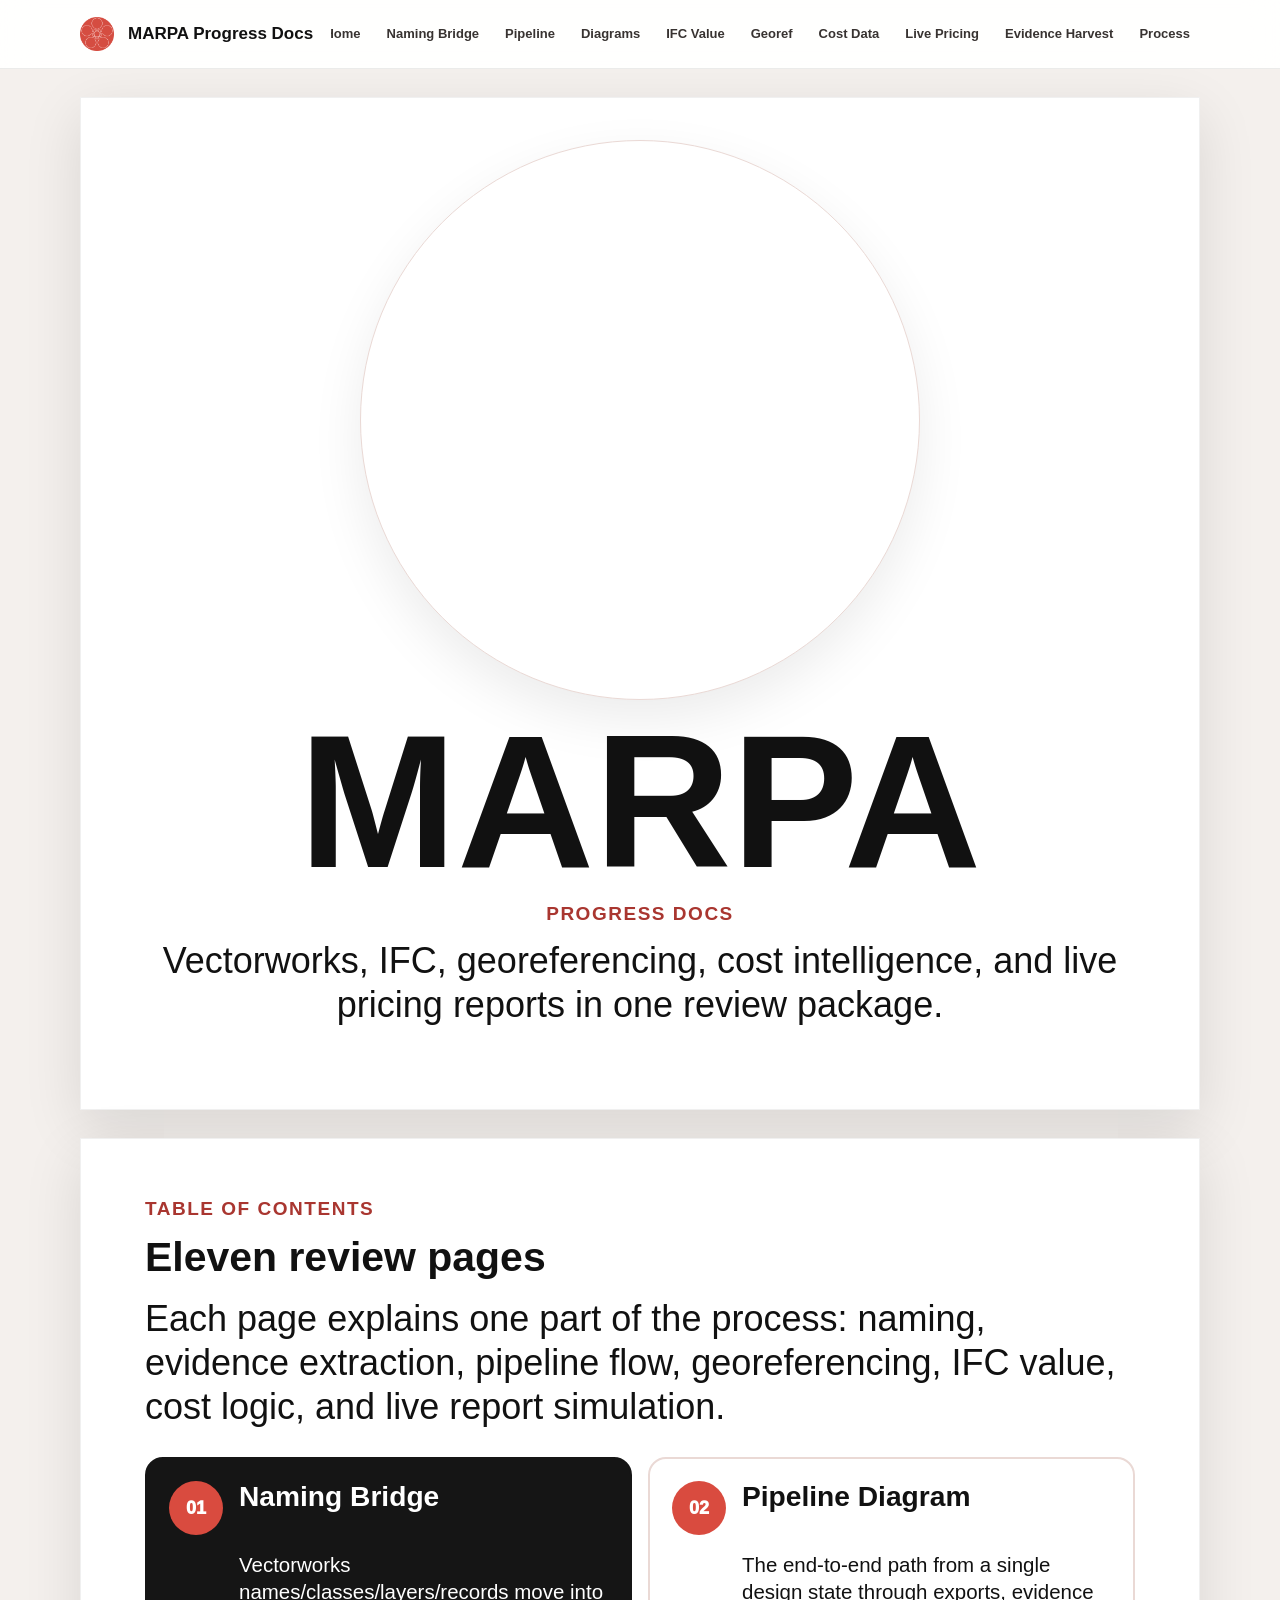
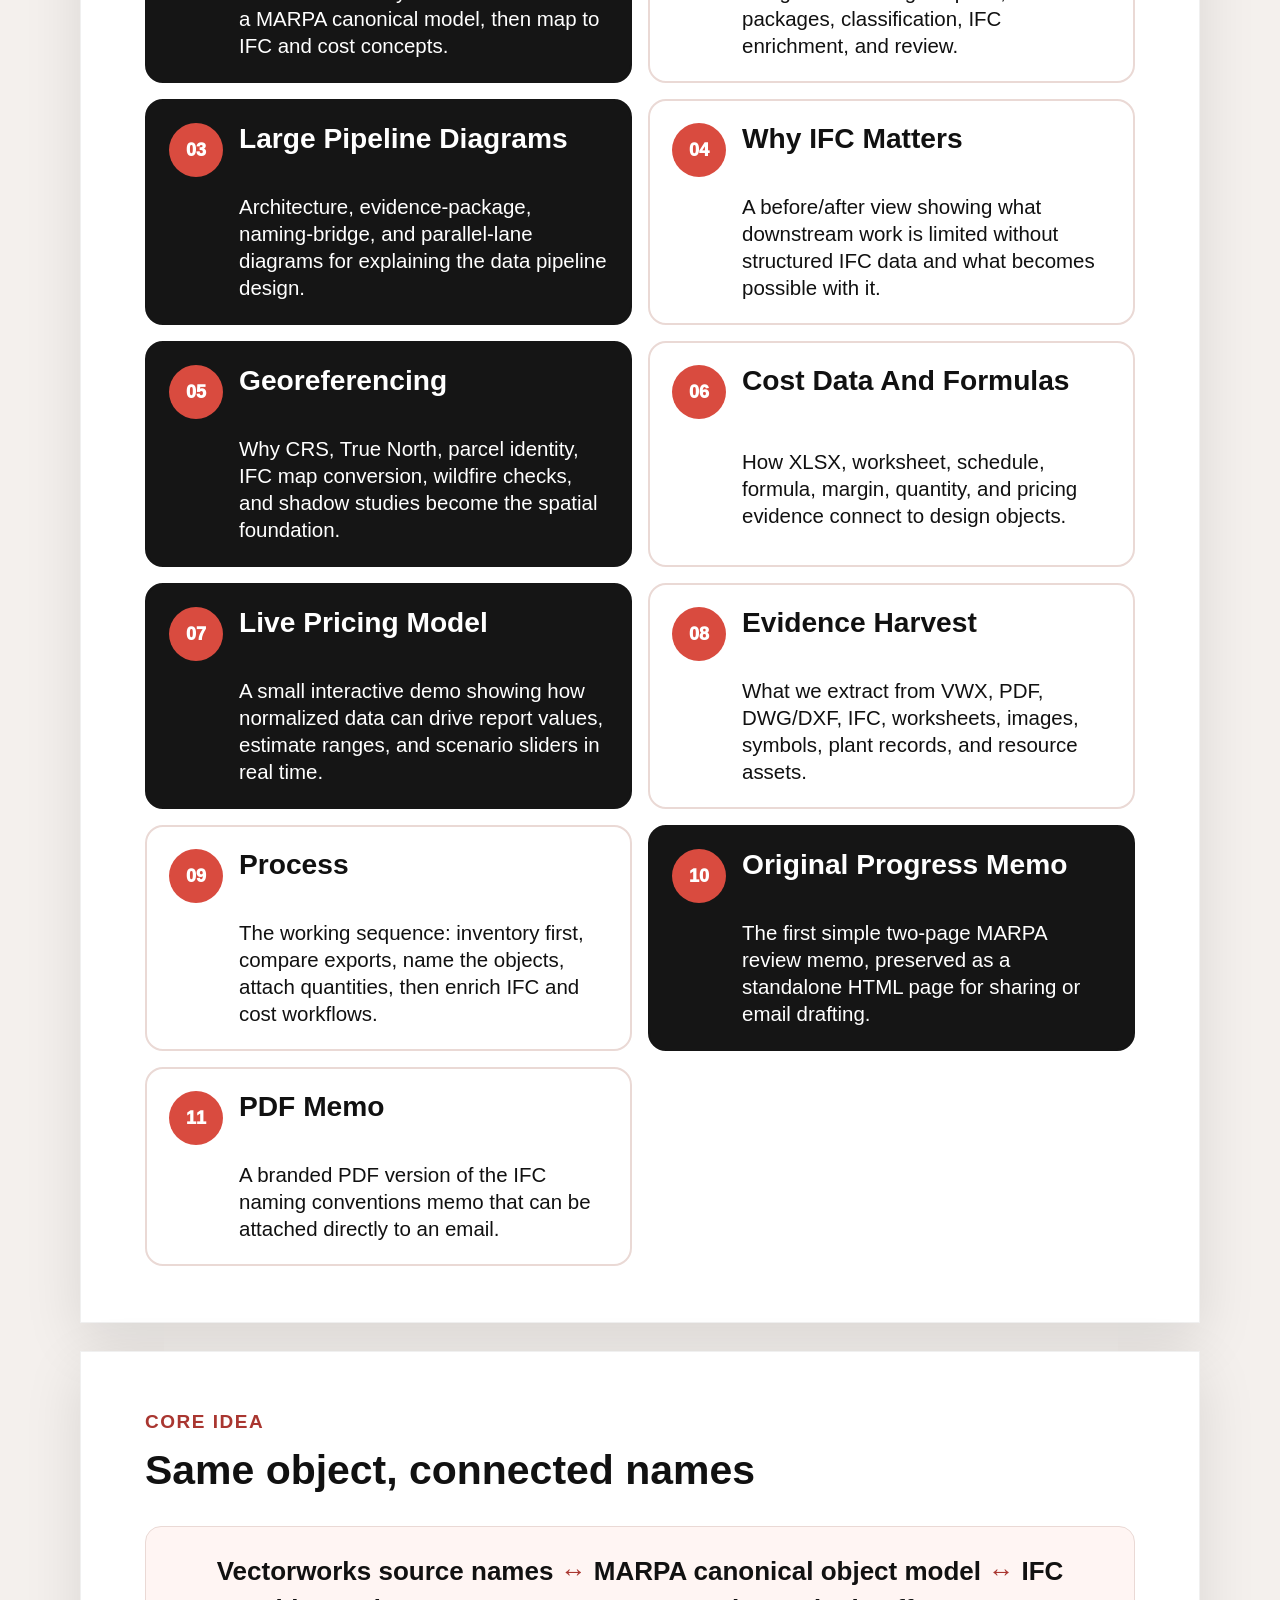
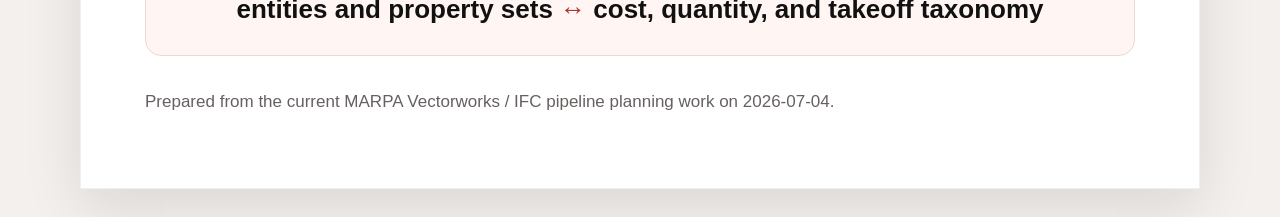
==== index.html @ 9bd74414 "Make homepage MARPA-first" ====
<!doctype html>
<html lang="en">
<head>
  <meta charset="utf-8">
  <meta name="viewport" content="width=device-width, initial-scale=1">
  <title>MARPA Pipeline Progress Docs</title>
  <link rel="stylesheet" href="assets/site.css">
</head>
<body>
  <header class="topbar">
    <nav class="shell nav">
      <a class="nav-brand" href="index.html"><img src="assets/marpa-mark.png" alt=""> MARPA Progress Docs</a>
      <div class="nav-links">
        <a href="index.html">Home</a>
        <a href="naming-bridge.html">Naming Bridge</a>
        <a href="pipeline.html">Pipeline</a>
        <a href="diagrams.html">Diagrams</a>
        <a href="ifc-value.html">IFC Value</a>
        <a href="georeferencing.html">Georef</a>
        <a href="cost-formulas.html">Cost Data</a>
        <a href="predictive-pricing.html">Live Pricing</a>
        <a href="evidence-harvest.html">Evidence Harvest</a>
        <a href="process.html">Process</a>
      </div>
    </nav>
  </header>

  <main class="shell">
    <section class="page home-hero">
      <div class="coin-stage" aria-label="Spinning MARPA coin logo">
        <div id="marpaCoin"></div>
      </div>
      <div class="home-hero-copy">
        <h1 class="marpa-wordmark">MARPA</h1>
        <div class="kicker">Progress docs</div>
        <p class="lead">Vectorworks, IFC, georeferencing, cost intelligence, and live pricing reports in one review package.</p>
      </div>
    </section>

    <section class="page compact-page">
      <div class="kicker">Table of contents</div>
      <h2>Eleven review pages</h2>
      <p class="lead toc-lead">Each page explains one part of the process: naming, evidence extraction, pipeline flow, georeferencing, IFC value, cost logic, and live report simulation.</p>
      <div class="toc-grid">
        <a class="toc-card dark" href="naming-bridge.html">
          <span>01</span>
          <h3>Naming Bridge</h3>
          <p>Vectorworks names/classes/layers/records move into a MARPA canonical model, then map to IFC and cost concepts.</p>
        </a>
        <a class="toc-card" href="pipeline.html">
          <span>02</span>
          <h3>Pipeline Diagram</h3>
          <p>The end-to-end path from a single design state through exports, evidence packages, classification, IFC enrichment, and review.</p>
        </a>
        <a class="toc-card dark" href="diagrams.html">
          <span>03</span>
          <h3>Large Pipeline Diagrams</h3>
          <p>Architecture, evidence-package, naming-bridge, and parallel-lane diagrams for explaining the data pipeline design.</p>
        </a>
        <a class="toc-card" href="ifc-value.html">
          <span>04</span>
          <h3>Why IFC Matters</h3>
          <p>A before/after view showing what downstream work is limited without structured IFC data and what becomes possible with it.</p>
        </a>
        <a class="toc-card dark" href="georeferencing.html">
          <span>05</span>
          <h3>Georeferencing</h3>
          <p>Why CRS, True North, parcel identity, IFC map conversion, wildfire checks, and shadow studies become the spatial foundation.</p>
        </a>
        <a class="toc-card" href="cost-formulas.html">
          <span>06</span>
          <h3>Cost Data And Formulas</h3>
          <p>How XLSX, worksheet, schedule, formula, margin, quantity, and pricing evidence connect to design objects.</p>
        </a>
        <a class="toc-card dark" href="predictive-pricing.html">
          <span>07</span>
          <h3>Live Pricing Model</h3>
          <p>A small interactive demo showing how normalized data can drive report values, estimate ranges, and scenario sliders in real time.</p>
        </a>
        <a class="toc-card" href="evidence-harvest.html">
          <span>08</span>
          <h3>Evidence Harvest</h3>
          <p>What we extract from VWX, PDF, DWG/DXF, IFC, worksheets, images, symbols, plant records, and resource assets.</p>
        </a>
        <a class="toc-card" href="process.html">
          <span>09</span>
          <h3>Process</h3>
          <p>The working sequence: inventory first, compare exports, name the objects, attach quantities, then enrich IFC and cost workflows.</p>
        </a>
        <a class="toc-card dark" href="original-progress-memo.html">
          <span>10</span>
          <h3>Original Progress Memo</h3>
          <p>The first simple two-page MARPA review memo, preserved as a standalone HTML page for sharing or email drafting.</p>
        </a>
        <a class="toc-card" href="marpa-ifc-naming-progress-memo.pdf">
          <span>11</span>
          <h3>PDF Memo</h3>
          <p>A branded PDF version of the IFC naming conventions memo that can be attached directly to an email.</p>
        </a>
      </div>
    </section>

    <section class="page compact-page">
      <div class="kicker">Core idea</div>
      <h2>Same object, connected names</h2>
      <div class="outcome">
        Vectorworks source names
        <span>↔</span>
        MARPA canonical object model
        <span>↔</span>
        IFC entities and property sets
        <span>↔</span>
        cost, quantity, and takeoff taxonomy
      </div>
      <p class="footer-note">Prepared from the current MARPA Vectorworks / IFC pipeline planning work on 2026-07-04.</p>
    </section>
  </main>
  <script type="module">
    import * as THREE from "https://esm.sh/three@0.160.0";

    const mount = document.getElementById("marpaCoin");
    if (mount) {
      const scene = new THREE.Scene();
      const camera = new THREE.PerspectiveCamera(34, 1, 0.1, 100);
      camera.position.set(0, 0.52, 4.2);

      const renderer = new THREE.WebGLRenderer({ antialias: true, alpha: true });
      renderer.setClearColor(0xffffff, 0);
      renderer.setPixelRatio(Math.min(window.devicePixelRatio, 2));
      mount.appendChild(renderer.domElement);

      scene.add(new THREE.AmbientLight(0xffffff, 0.82));
      const key = new THREE.DirectionalLight(0xffffff, 1.65);
      key.position.set(3.2, 4.2, 5);
      scene.add(key);
      const rim = new THREE.DirectionalLight(0xffd8c4, 0.8);
      rim.position.set(-4, -1, -3);
      scene.add(rim);

      const texture = new THREE.TextureLoader().load("assets/marpa-coin-texture.png");
      texture.colorSpace = THREE.SRGBColorSpace;
      texture.anisotropy = renderer.capabilities.getMaxAnisotropy();

      const face = new THREE.MeshStandardMaterial({
        map: texture,
        metalness: 0.28,
        roughness: 0.38
      });
      const edge = new THREE.MeshStandardMaterial({
        color: 0xc93732,
        metalness: 0.72,
        roughness: 0.28
      });

      const coin = new THREE.Mesh(
        new THREE.CylinderGeometry(1.52, 1.52, 0.16, 160),
        [edge, face, face]
      );
      coin.rotation.x = Math.PI / 2;
      const pivot = new THREE.Group();
      pivot.add(coin);
      scene.add(pivot);

      function resize() {
        const rect = mount.getBoundingClientRect();
        const size = Math.max(280, Math.floor(Math.min(rect.width, 560)));
        renderer.setSize(size, size);
        camera.aspect = 1;
        camera.updateProjectionMatrix();
      }

      let alive = true;
      const clock = new THREE.Clock();
      function animate() {
        if (!alive) return;
        requestAnimationFrame(animate);
        pivot.rotation.y += clock.getDelta() * Math.PI * 0.46;
        renderer.render(scene, camera);
      }

      resize();
      animate();
      window.addEventListener("resize", resize);
      window.addEventListener("pagehide", () => {
        alive = false;
        renderer.dispose();
      });
    }
  </script>
</body>
</html>
---- assets/site.css ----
:root {
  --marpa-red: #d94b3f;
  --marpa-red-dark: #a93630;
  --ink: #111111;
  --muted: #66615f;
  --paper: #ffffff;
  --warm: #f4f0ed;
  --soft: #fff5f3;
  --line: #ead9d5;
  --dark: #151515;
  --chip: #333333;
  --max: 1120px;
}

* {
  box-sizing: border-box;
}

html {
  scroll-behavior: smooth;
}

body {
  margin: 0;
  background: var(--warm);
  color: var(--ink);
  font-family: "Avenir Next", "Helvetica Neue", Arial, sans-serif;
  line-height: 1.45;
}

a {
  color: inherit;
}

.shell {
  width: min(var(--max), calc(100vw - 32px));
  margin: 0 auto;
}

.topbar {
  position: sticky;
  top: 0;
  z-index: 10;
  background: rgba(255, 255, 255, 0.94);
  backdrop-filter: blur(16px);
  border-bottom: 1px solid rgba(0, 0, 0, 0.08);
}

.nav {
  min-height: 68px;
  display: flex;
  align-items: center;
  justify-content: space-between;
  gap: 18px;
}

.nav-brand {
  display: flex;
  align-items: center;
  gap: 14px;
  text-decoration: none;
  font-weight: 800;
  font-size: 17px;
  white-space: nowrap;
}

.nav-brand img {
  width: 34px;
  height: 34px;
  object-fit: contain;
}

.nav-links {
  display: flex;
  align-items: center;
  justify-content: flex-end;
  gap: 6px;
  overflow-x: auto;
  scrollbar-width: none;
}

.nav-links::-webkit-scrollbar {
  display: none;
}

.nav-links a {
  text-decoration: none;
  font-weight: 700;
  font-size: 13px;
  padding: 8px 10px;
  border-radius: 999px;
  white-space: nowrap;
  color: #383331;
}

.nav-links a:hover {
  background: var(--soft);
  color: var(--ink);
}

.page {
  min-height: 860px;
  background: var(--paper);
  padding: 56px 64px;
  margin: 28px 0;
  box-shadow: 0 18px 55px rgba(0, 0, 0, 0.11);
  border: 1px solid rgba(0, 0, 0, 0.06);
}

.compact-page {
  min-height: auto;
}

.brand {
  width: 104px;
  height: auto;
  display: block;
  margin-bottom: 30px;
}

.brand-small {
  width: 58px;
  height: auto;
  display: block;
  margin-bottom: 20px;
}

.kicker {
  color: var(--marpa-red-dark);
  font-size: 19px;
  font-weight: 800;
  letter-spacing: 0.08em;
  text-transform: uppercase;
  margin-bottom: 12px;
}

h1 {
  font-size: clamp(44px, 6vw, 72px);
  line-height: 0.98;
  letter-spacing: 0;
  margin: 0 0 20px;
  max-width: 930px;
}

h2 {
  font-size: clamp(30px, 3.2vw, 42px);
  line-height: 1.08;
  margin: 0 0 18px;
}

h3 {
  font-size: 26px;
  line-height: 1.15;
  margin: 0 0 14px;
}

p {
  font-size: 23px;
  margin: 0 0 18px;
  max-width: 940px;
}

.lead {
  font-size: clamp(26px, 3vw, 36px);
  line-height: 1.22;
  max-width: 990px;
}

.rule {
  width: 188px;
  height: 7px;
  background: var(--marpa-red);
  margin: 0 0 32px;
}

.button-row {
  display: flex;
  flex-wrap: wrap;
  gap: 14px;
  margin-top: 30px;
}

.button {
  display: inline-flex;
  align-items: center;
  justify-content: center;
  min-height: 54px;
  padding: 0 20px;
  border-radius: 999px;
  background: var(--dark);
  color: white;
  text-decoration: none;
  font-size: 17px;
  font-weight: 800;
}

.button.secondary {
  background: var(--soft);
  color: var(--ink);
  border: 1px solid var(--line);
}

.home-hero {
  min-height: calc(100vh - 120px);
  display: grid;
  place-items: center;
  text-align: center;
  align-content: center;
  padding: 42px 48px 64px;
}

.home-hero-copy {
  display: grid;
  justify-items: center;
  max-width: 1080px;
}

.home-hero .brand {
  width: 128px;
  margin: 0 0 24px;
}

.home-hero h1 {
  max-width: 1040px;
}

.marpa-wordmark {
  font-size: clamp(86px, 15vw, 190px);
  line-height: 0.82;
  margin: 24px 0 20px;
  letter-spacing: 0;
  color: var(--ink);
}

.home-hero .lead {
  max-width: 980px;
}

.coin-stage {
  width: min(560px, 82vw);
  aspect-ratio: 1 / 1;
  display: grid;
  place-items: center;
  margin: 0 auto;
  border: 1px solid var(--line);
  border-radius: 50%;
  background: #ffffff;
  box-shadow: inset 0 0 0 1px rgba(255,255,255,0.8), 0 20px 52px rgba(17, 17, 17, 0.08);
}

#marpaCoin,
#marpaCoin canvas {
  display: block;
  width: 100%;
  height: 100%;
}

#marpaCoin {
  display: grid;
  place-items: center;
}

.toc-lead {
  max-width: 980px;
}

.toc-grid {
  display: grid;
  grid-template-columns: repeat(2, minmax(0, 1fr));
  gap: 16px;
  margin-top: 28px;
}

.toc-card {
  min-width: 0;
  display: grid;
  grid-template-columns: 54px minmax(0, 1fr);
  gap: 16px;
  align-items: start;
  min-height: 180px;
  background: #ffffff;
  border: 2px solid var(--line);
  border-radius: 18px;
  padding: 22px;
  color: var(--ink);
  text-decoration: none;
  overflow-wrap: anywhere;
}

.toc-card.dark {
  background: var(--dark);
  border-color: var(--dark);
  color: #ffffff;
}

.toc-card span {
  width: 54px;
  height: 54px;
  display: grid;
  place-items: center;
  border-radius: 50%;
  background: var(--marpa-red);
  color: #ffffff;
  font-weight: 950;
  font-size: 18px;
}

.toc-card h3 {
  grid-column: 2;
  margin: 0 0 8px;
  font-size: clamp(22px, 2.2vw, 30px);
}

.toc-card p {
  grid-column: 2;
  margin: 0;
  font-size: clamp(17px, 1.6vw, 22px);
  line-height: 1.32;
}

.grid-2 {
  display: grid;
  grid-template-columns: minmax(0, 1fr) minmax(0, 1fr);
  gap: 28px;
  align-items: start;
}

.grid-3 {
  display: grid;
  grid-template-columns: repeat(3, minmax(0, 1fr));
  gap: 18px;
}

.card {
  min-width: 0;
  background: #ffffff;
  border: 2px solid var(--line);
  border-radius: 18px;
  padding: 24px;
  overflow-wrap: anywhere;
}

.card.dark {
  background: var(--dark);
  border-color: var(--dark);
  color: #ffffff;
}

.card h3 {
  color: inherit;
}

.card p,
.card li {
  font-size: 20px;
}

.benefits {
  background: var(--soft);
  border-left: 8px solid var(--marpa-red);
  padding: 26px 30px;
  border-radius: 0 14px 14px 0;
}

.benefits ul {
  margin: 10px 0 0;
  padding-left: 24px;
}

.benefits li {
  font-size: 22px;
  margin-bottom: 10px;
}

.flow {
  background: var(--dark);
  color: #f8f8f8;
  padding: 30px 34px;
  border-radius: 14px;
  font-family: "SFMono-Regular", Consolas, monospace;
  font-size: 22px;
  line-height: 1.55;
}

.flow .arrow {
  color: #ffffff;
  opacity: 0.85;
  padding-left: 90px;
}

.diagram-row {
  display: grid;
  grid-template-columns: 1fr 58px 1fr 58px 1fr;
  gap: 0;
  align-items: stretch;
}

.diagram-col {
  border: 2px solid var(--line);
  border-radius: 16px;
  overflow: hidden;
  background: #ffffff;
}

.diagram-col h3 {
  background: var(--marpa-red);
  color: white;
  padding: 18px 22px;
  margin: 0;
  min-height: 92px;
  display: flex;
  align-items: center;
}

.diagram-col ul {
  list-style: none;
  padding: 24px;
  margin: 0;
}

.diagram-col li {
  font-size: 22px;
  padding: 12px 0;
  border-bottom: 1px solid var(--line);
}

.diagram-col li:last-child {
  border-bottom: none;
}

.between {
  color: var(--marpa-red);
  display: flex;
  align-items: center;
  justify-content: center;
  font-size: 48px;
  font-weight: 900;
}

.pipeline {
  display: grid;
  gap: 14px;
}

.pipe-step {
  display: grid;
  grid-template-columns: 220px 1fr;
  gap: 20px;
  align-items: start;
  background: #ffffff;
  border: 2px solid var(--line);
  border-left: 9px solid var(--marpa-red);
  border-radius: 16px;
  padding: 20px 24px;
}

.pipe-step strong {
  font-size: 24px;
}

.pipe-step span {
  font-size: 21px;
}

.dependency {
  display: grid;
  grid-template-columns: repeat(4, 1fr);
  gap: 16px;
}

.node {
  min-height: 118px;
  border-radius: 18px;
  background: #ffffff;
  border: 2px solid var(--line);
  padding: 18px;
  display: flex;
  flex-direction: column;
  justify-content: center;
}

.node strong {
  font-size: 22px;
}

.node span {
  color: var(--muted);
  font-size: 17px;
}

.node.red {
  background: var(--marpa-red);
  border-color: var(--marpa-red);
  color: white;
}

.node.red span {
  color: rgba(255, 255, 255, 0.86);
}

.chip {
  display: inline-block;
  background: var(--chip);
  color: #ffffff;
  border-radius: 8px;
  padding: 5px 9px;
  margin: 4px 3px 4px 0;
  font-family: "SFMono-Regular", Consolas, monospace;
  font-size: 17px;
}

.outcome {
  margin-top: 34px;
  padding: 26px 30px;
  border-radius: 16px;
  background: var(--soft);
  border: 1px solid var(--line);
  font-size: 26px;
  font-weight: 800;
  text-align: center;
}

.outcome span {
  color: var(--marpa-red-dark);
}

.matrix {
  width: 100%;
  border-collapse: collapse;
  font-size: 20px;
  table-layout: fixed;
}

.matrix th {
  background: var(--marpa-red);
  color: #ffffff;
  font-size: 19px;
  text-align: left;
  padding: 16px;
}

.matrix td {
  border: 1px solid var(--line);
  padding: 16px;
  vertical-align: top;
  overflow-wrap: anywhere;
}

.matrix tr:nth-child(even) td {
  background: #fffaf9;
}

.diagram-page {
  min-height: auto;
}

.diagram-page .lead {
  max-width: 980px;
}

.diagram-jump {
  display: flex;
  flex-wrap: wrap;
  gap: 12px;
  margin: 28px 0 0;
}

.diagram-jump a {
  display: inline-flex;
  align-items: center;
  min-height: 48px;
  padding: 0 18px;
  border-radius: 999px;
  background: var(--soft);
  border: 1px solid var(--line);
  color: var(--ink);
  font-weight: 800;
  text-decoration: none;
}

.big-diagram {
  display: grid;
  gap: 18px;
  margin-top: 30px;
}

.big-node {
  min-width: 0;
  background: #ffffff;
  border: 3px solid var(--line);
  border-left: 12px solid var(--marpa-red);
  border-radius: 20px;
  padding: 26px 30px;
  overflow-wrap: anywhere;
}

.big-node.dark {
  background: var(--dark);
  border-color: var(--dark);
  border-left-color: var(--marpa-red);
  color: #ffffff;
}

.big-node.red {
  background: var(--marpa-red);
  border-color: var(--marpa-red);
  color: #ffffff;
}

.big-node h3 {
  font-size: clamp(28px, 3.2vw, 42px);
  margin: 0 0 8px;
}

.big-node p {
  font-size: clamp(22px, 2.1vw, 30px);
  margin: 0;
}

.big-node ul {
  margin: 16px 0 0;
  padding-left: 26px;
}

.big-node li {
  font-size: clamp(21px, 2vw, 28px);
  margin-bottom: 8px;
}

.big-arrow {
  color: var(--marpa-red);
  font-size: 52px;
  font-weight: 900;
  line-height: 1;
  text-align: center;
}

.big-branch {
  display: grid;
  grid-template-columns: repeat(3, minmax(0, 1fr));
  gap: 18px;
}

.big-branch.two {
  grid-template-columns: repeat(2, minmax(0, 1fr));
}

.big-branch .big-node {
  border-left-width: 8px;
  padding: 22px;
}

.big-branch .big-node h3 {
  font-size: clamp(24px, 2.4vw, 32px);
}

.big-branch .big-node p,
.big-branch .big-node li {
  font-size: clamp(19px, 1.8vw, 24px);
}

.ifc-reading-page {
  min-height: auto;
}

.ifc-reading-page h1 {
  max-width: 1180px;
  font-size: clamp(54px, 6.8vw, 92px);
}

.ifc-readable-card {
  margin-top: 34px;
  padding: clamp(32px, 4vw, 58px);
}

.ifc-readable-card h3 {
  font-size: clamp(42px, 5vw, 70px);
  margin-bottom: 22px;
}

.ifc-readable-card p {
  max-width: 1200px;
  font-size: clamp(32px, 3.4vw, 52px);
  line-height: 1.14;
}

.ifc-readable-list {
  margin: 0;
  padding-left: 34px;
}

.ifc-readable-list li {
  font-size: clamp(31px, 3.3vw, 50px);
  line-height: 1.16;
  margin-bottom: 24px;
}

.ifc-readable-list li:last-child {
  margin-bottom: 0;
}

.ifc-vs-stack {
  display: grid;
  gap: 22px;
  margin-top: 30px;
}

.georef-reading-page {
  min-height: auto;
}

.georef-reading-page h1 {
  max-width: 1180px;
}

.georef-benefit-grid {
  display: grid;
  gap: 22px;
  margin-top: 34px;
}

.georef-readable-card {
  padding: clamp(30px, 3.6vw, 52px);
}

.georef-readable-card h3 {
  font-size: clamp(34px, 4.2vw, 62px);
  margin-bottom: 16px;
}

.georef-readable-card p {
  max-width: 1180px;
  font-size: clamp(26px, 2.8vw, 42px);
  line-height: 1.18;
}

.georef-check-grid {
  display: grid;
  grid-template-columns: 1fr;
  gap: 18px;
  margin-top: 32px;
}

.georef-check-card {
  min-width: 0;
  background: #ffffff;
  border: 2px solid var(--line);
  border-left: 10px solid var(--marpa-red);
  border-radius: 18px;
  padding: 24px 28px;
  overflow-wrap: anywhere;
}

.georef-check-card strong {
  display: block;
  font-size: clamp(26px, 2.8vw, 38px);
  line-height: 1.1;
  margin-bottom: 10px;
}

.georef-check-card p {
  font-size: clamp(21px, 2vw, 29px);
  line-height: 1.25;
  margin: 0;
}

.source-links {
  display: flex;
  flex-wrap: wrap;
  gap: 12px;
  margin-top: 24px;
}

.source-links a {
  display: inline-flex;
  align-items: center;
  border: 1px solid var(--line);
  border-radius: 999px;
  padding: 10px 14px;
  background: #ffffff;
  color: var(--ink);
  font-size: 16px;
  font-weight: 850;
  text-decoration: none;
}

.geo-stack {
  display: grid;
  gap: 18px;
  margin-top: 34px;
}

.geo-stack-card,
.geo-model-card,
.geo-capability-list div,
.geo-compare-list div,
.geo-source-notes div {
  min-width: 0;
  overflow-wrap: anywhere;
}

.geo-stack-card {
  display: grid;
  gap: 8px;
  background: #ffffff;
  border: 2px solid var(--line);
  border-left: 12px solid var(--marpa-red);
  border-radius: 18px;
  padding: 26px 30px;
}

.geo-stack-card.red {
  background: var(--marpa-red);
  border-color: var(--marpa-red);
  color: #ffffff;
}

.geo-stack-card strong {
  font-size: clamp(28px, 3.2vw, 44px);
  line-height: 1.08;
}

.geo-stack-card span {
  font-size: clamp(22px, 2.3vw, 34px);
  line-height: 1.2;
}

.geo-capability-list,
.geo-compare-list,
.geo-source-notes {
  display: grid;
  gap: 16px;
  margin-top: 32px;
}

.geo-capability-list div,
.geo-compare-list div {
  display: grid;
  gap: 8px;
  background: #ffffff;
  border: 2px solid var(--line);
  border-left: 10px solid var(--marpa-red);
  border-radius: 18px;
  padding: 24px 28px;
}

.geo-capability-list strong,
.geo-compare-list strong {
  font-size: clamp(27px, 3vw, 42px);
  line-height: 1.08;
}

.geo-capability-list span,
.geo-compare-list span {
  font-size: clamp(21px, 2.1vw, 31px);
  line-height: 1.25;
}

.geo-model-tree {
  display: grid;
  gap: 20px;
  margin-top: 34px;
}

.geo-model-card {
  border-radius: 20px;
  border: 3px solid var(--line);
  border-left: 12px solid var(--marpa-red);
  padding: clamp(28px, 3.6vw, 48px);
  background: #ffffff;
}

.geo-model-card.red {
  background: var(--marpa-red);
  border-color: var(--marpa-red);
  color: #ffffff;
}

.geo-model-card.dark {
  background: var(--dark);
  border-color: var(--dark);
  border-left-color: var(--marpa-red);
  color: #ffffff;
}

.geo-model-card h3 {
  font-size: clamp(34px, 4vw, 58px);
}

.geo-model-card p {
  max-width: none;
  font-family: "SFMono-Regular", Consolas, monospace;
  font-size: clamp(18px, 1.7vw, 26px);
  line-height: 1.35;
}

.geo-source-notes div {
  background: #ffffff;
  border: 1px solid var(--line);
  border-radius: 16px;
  padding: 20px 22px;
}

.geo-source-notes strong {
  display: block;
  font-size: clamp(22px, 2.2vw, 31px);
  margin-bottom: 8px;
}

.geo-source-notes p {
  font-size: clamp(18px, 1.8vw, 25px);
  line-height: 1.28;
  margin: 0;
}

.evidence-stack {
  display: grid;
  gap: 22px;
  margin-top: 30px;
}

.evidence-group {
  background: #ffffff;
  border: 2px solid var(--line);
  border-radius: 22px;
  overflow: hidden;
}

.evidence-group header {
  background: var(--marpa-red);
  color: #ffffff;
  padding: 20px 26px;
}

.evidence-group header h3 {
  font-size: clamp(26px, 3vw, 38px);
  margin: 0;
}

.evidence-body {
  display: grid;
  grid-template-columns: 1fr;
  gap: 14px;
  padding: 28px 30px;
  min-width: 0;
  overflow-wrap: anywhere;
}

.evidence-token {
  align-self: start;
  display: inline-block;
  max-width: 100%;
  width: fit-content;
  background: var(--dark);
  color: #ffffff;
  border-radius: 10px;
  padding: 9px 13px;
  font-family: "SFMono-Regular", Consolas, monospace;
  font-size: clamp(17px, 1.5vw, 23px);
  line-height: 1.12;
  white-space: normal;
  overflow-wrap: anywhere;
}

.evidence-body p,
.evidence-body li {
  font-size: clamp(22px, 2.1vw, 31px);
  line-height: 1.22;
  margin: 0;
  min-width: 0;
  overflow-wrap: anywhere;
}

.lane-list {
  display: grid;
  gap: 18px;
  margin-top: 30px;
}

.lane {
  display: grid;
  grid-template-columns: 78px 1fr;
  gap: 22px;
  align-items: start;
}

.lane-number {
  width: 78px;
  height: 78px;
  border-radius: 50%;
  background: var(--marpa-red);
  color: #ffffff;
  display: grid;
  place-items: center;
  font-size: 30px;
  font-weight: 900;
}

.lane-card {
  background: #ffffff;
  border: 2px solid var(--line);
  border-radius: 20px;
  padding: 24px 28px;
}

.lane-card h3 {
  font-size: clamp(27px, 3vw, 38px);
}

.lane-card p {
  font-size: clamp(21px, 2vw, 28px);
}

.compare {
  display: grid;
  grid-template-columns: 1fr 1fr;
  gap: 22px;
  margin-top: 28px;
}

.compare-panel {
  border-radius: 18px;
  padding: 28px;
  border: 2px solid var(--line);
  background: #ffffff;
}

.compare-panel.blocked {
  border-color: #2d2d2d;
  background: #171717;
  color: #ffffff;
}

.compare-panel.enabled {
  border-color: var(--marpa-red);
  background: var(--soft);
}

.compare-panel ul {
  margin: 18px 0 0;
  padding-left: 24px;
}

.compare-panel li {
  font-size: 22px;
  margin-bottom: 12px;
}

.formula {
  display: block;
  background: #171717;
  color: #ffffff;
  border-radius: 12px;
  padding: 14px 16px;
  font-family: "SFMono-Regular", Consolas, monospace;
  font-size: 18px;
  line-height: 1.45;
  white-space: pre-wrap;
}

.model-board {
  display: grid;
  grid-template-columns: 360px 1fr;
  gap: 26px;
  align-items: start;
  margin-top: 28px;
}

.controls-panel {
  position: sticky;
  top: 100px;
  background: #171717;
  color: #ffffff;
  border-radius: 18px;
  padding: 26px;
}

.control-group {
  border-bottom: 1px solid rgba(255, 255, 255, 0.16);
  padding: 0 0 20px;
  margin: 0 0 20px;
}

.control-group:last-child {
  border-bottom: none;
  margin-bottom: 0;
  padding-bottom: 0;
}

.control-label {
  display: flex;
  justify-content: space-between;
  gap: 12px;
  font-size: 17px;
  font-weight: 800;
  margin-bottom: 10px;
}

.control-label output {
  color: #ffffff;
  font-family: "SFMono-Regular", Consolas, monospace;
}

.range-row {
  display: grid;
  grid-template-columns: 1fr 1fr;
  gap: 12px;
}

input[type="range"] {
  width: 100%;
  accent-color: var(--marpa-red);
}

.report-stack {
  display: grid;
  gap: 18px;
}

.report-sheet {
  background: #ffffff;
  border: 2px solid var(--line);
  border-radius: 18px;
  overflow: hidden;
}

.report-header {
  display: flex;
  justify-content: space-between;
  align-items: center;
  gap: 18px;
  background: var(--soft);
  border-bottom: 1px solid var(--line);
  padding: 20px 24px;
}

.report-header h3 {
  margin: 0;
}

.report-body {
  padding: 24px;
}

.metric-grid {
  display: grid;
  grid-template-columns: repeat(4, 1fr);
  gap: 14px;
}

.metric {
  background: #ffffff;
  border: 1px solid var(--line);
  border-radius: 14px;
  padding: 16px;
}

.metric strong {
  display: block;
  color: var(--muted);
  font-size: 14px;
  text-transform: uppercase;
  letter-spacing: 0.06em;
  margin-bottom: 8px;
}

.metric span {
  display: block;
  font-size: 27px;
  font-weight: 900;
}

.range-band {
  position: relative;
  min-height: 34px;
  margin: 20px 0 4px;
  border-radius: 999px;
  background: linear-gradient(90deg, #2b2b2b, var(--marpa-red));
}

.range-band::before,
.range-band::after {
  position: absolute;
  top: 42px;
  font-size: 15px;
  font-weight: 800;
}

.range-band::before {
  content: attr(data-low);
  left: 0;
}

.range-band::after {
  content: attr(data-high);
  right: 0;
}

.doc-grid {
  display: grid;
  grid-template-columns: repeat(3, 1fr);
  gap: 16px;
  margin-top: 22px;
}

.doc-card {
  border: 1px solid var(--line);
  border-radius: 16px;
  padding: 18px;
  background: #fffaf9;
}

.doc-card h4 {
  margin: 0 0 10px;
  font-size: 19px;
}

.doc-card p {
  font-size: 18px;
  margin: 0;
}

.report-demo-board {
  display: grid;
  grid-template-columns: 360px minmax(0, 1fr);
  gap: 26px;
  align-items: start;
  margin-top: 32px;
}

.template-controls {
  position: sticky;
  top: 98px;
  background: #ffffff;
  border: 1px solid var(--line);
  border-radius: 18px;
  padding: 22px;
  box-shadow: 0 16px 34px rgba(17, 17, 17, 0.08);
}

.control-heading,
.section-control-head,
.budget-report-header,
.budget-summary {
  display: flex;
  justify-content: space-between;
  align-items: center;
  gap: 16px;
}

.control-heading h2 {
  margin: 0;
}

.populate-toggle,
.project-tab {
  border: 1px solid var(--line);
  background: #ffffff;
  color: var(--ink);
  font: inherit;
  font-weight: 900;
  cursor: pointer;
}

.populate-toggle {
  border-radius: 999px;
  padding: 9px 13px;
  font-size: 14px;
}

.populate-toggle.active,
.project-tab.active {
  background: var(--marpa-red);
  border-color: var(--marpa-red);
  color: #ffffff;
}

.project-tabs {
  display: grid;
  grid-template-columns: 1fr;
  gap: 10px;
  margin: 22px 0;
}

.project-tab {
  border-radius: 12px;
  padding: 13px 14px;
  text-align: left;
}

.template-note {
  color: var(--muted);
  font-size: 16px;
  line-height: 1.55;
  margin: 0 0 18px;
}

.section-control-list {
  display: grid;
  gap: 14px;
}

.section-control {
  background: #fff8f6;
  border: 1px solid var(--line);
  border-radius: 14px;
  padding: 15px;
}

.section-control-head strong {
  font-size: 17px;
}

.section-control-head span {
  color: var(--muted);
  font-weight: 800;
}

.dual-row {
  display: grid;
  gap: 12px;
  margin-top: 14px;
}

.dual-row label {
  display: grid;
  grid-template-columns: 50px 58px 1fr;
  align-items: center;
  gap: 10px;
  color: var(--muted);
  font-size: 14px;
  font-weight: 900;
  text-transform: uppercase;
  letter-spacing: 0.04em;
}

.dual-row output {
  color: var(--ink);
  font-size: 16px;
  text-transform: none;
  letter-spacing: 0;
}

.report-preview {
  background: #242424;
  border-radius: 20px;
  padding: 26px;
  box-shadow: 0 20px 50px rgba(17, 17, 17, 0.18);
}

.budget-report {
  background: #ffffff;
  border-radius: 4px;
  padding: 38px;
  min-height: 780px;
  color: #111111;
}

.budget-report-header {
  border-bottom: 4px solid var(--ink);
  padding-bottom: 22px;
}

.budget-title {
  font-size: 30px;
  font-weight: 950;
  text-transform: uppercase;
  letter-spacing: 0.02em;
}

.budget-meta {
  font-size: 18px;
  margin-top: 6px;
  color: #484848;
  font-weight: 750;
}

.budget-logo {
  width: 164px;
  height: auto;
  flex: 0 0 auto;
}

.budget-note {
  margin: 22px 0;
  padding: 16px 18px;
  background: #fff5f3;
  border-left: 6px solid var(--marpa-red);
  font-size: 18px;
  line-height: 1.45;
}

.budget-table {
  width: 100%;
  border-collapse: collapse;
  font-size: 16px;
}

.budget-table th {
  background: #111111;
  color: #ffffff;
  text-align: left;
  padding: 12px 10px;
  font-size: 13px;
  text-transform: uppercase;
  letter-spacing: 0.06em;
}

.budget-table td {
  border-bottom: 1px solid #dedede;
  padding: 12px 10px;
  vertical-align: top;
}

.budget-table th:nth-child(n+2),
.budget-table td:nth-child(n+2) {
  text-align: right;
}

.budget-section-row td {
  background: #f2eeeb;
  font-size: 18px;
  font-weight: 950;
}

.budget-line-row td:first-child {
  padding-left: 24px;
}

.budget-total-row td {
  background: #111111;
  color: #ffffff;
  font-size: 20px;
  font-weight: 950;
}

.budget-summary {
  margin-top: 24px;
  padding-top: 20px;
  border-top: 4px solid var(--ink);
}

.budget-summary div {
  display: grid;
  gap: 5px;
}

.budget-summary span {
  color: #565656;
  font-size: 13px;
  font-weight: 900;
  text-transform: uppercase;
  letter-spacing: 0.06em;
}

.budget-summary strong {
  font-size: 20px;
}

.empty-value {
  color: #a8a8a8;
  font-weight: 900;
}

.footer-note {
  margin-top: 34px;
  color: var(--muted);
  font-size: 17px;
}

@media print {
  body {
    background: #ffffff;
  }

  .topbar {
    display: none;
  }

  .shell {
    width: 100%;
  }

  .page {
    min-height: 100vh;
    margin: 0;
    box-shadow: none;
    border: none;
    page-break-after: always;
  }
}

@media (max-width: 920px) {
  .page {
    padding: 34px 24px;
  }

  .grid-2,
  .grid-3,
  .toc-grid,
  .compare,
  .model-board,
  .report-demo-board,
  .metric-grid,
  .doc-grid,
  .big-branch,
  .big-branch.two,
  .georef-check-grid,
  .evidence-body,
  .dependency {
    grid-template-columns: 1fr;
  }

  .nav {
    align-items: flex-start;
    flex-direction: column;
    padding: 12px 0;
  }

  .nav-links {
    width: 100%;
    justify-content: flex-start;
  }

  .home-hero {
    min-height: auto;
    padding: 40px 20px 46px;
  }

  .coin-stage {
    width: min(440px, 100%);
    border-radius: 22px;
  }

  .toc-card {
    grid-template-columns: 46px minmax(0, 1fr);
    min-height: auto;
    padding: 18px;
  }

  .toc-card span {
    width: 46px;
    height: 46px;
  }

  .controls-panel {
    position: static;
  }

  .template-controls {
    position: static;
  }

  .report-preview {
    padding: 12px;
  }

  .budget-report {
    padding: 22px 14px;
  }

  .budget-report-header,
  .budget-summary {
    align-items: flex-start;
    flex-direction: column;
  }

  .budget-logo {
    width: 126px;
  }

  .budget-table {
    font-size: 14px;
  }

  .diagram-row {
    grid-template-columns: 1fr;
    gap: 14px;
  }

  .between {
    transform: rotate(90deg);
  }

  .pipe-step {
    grid-template-columns: 1fr;
  }
}
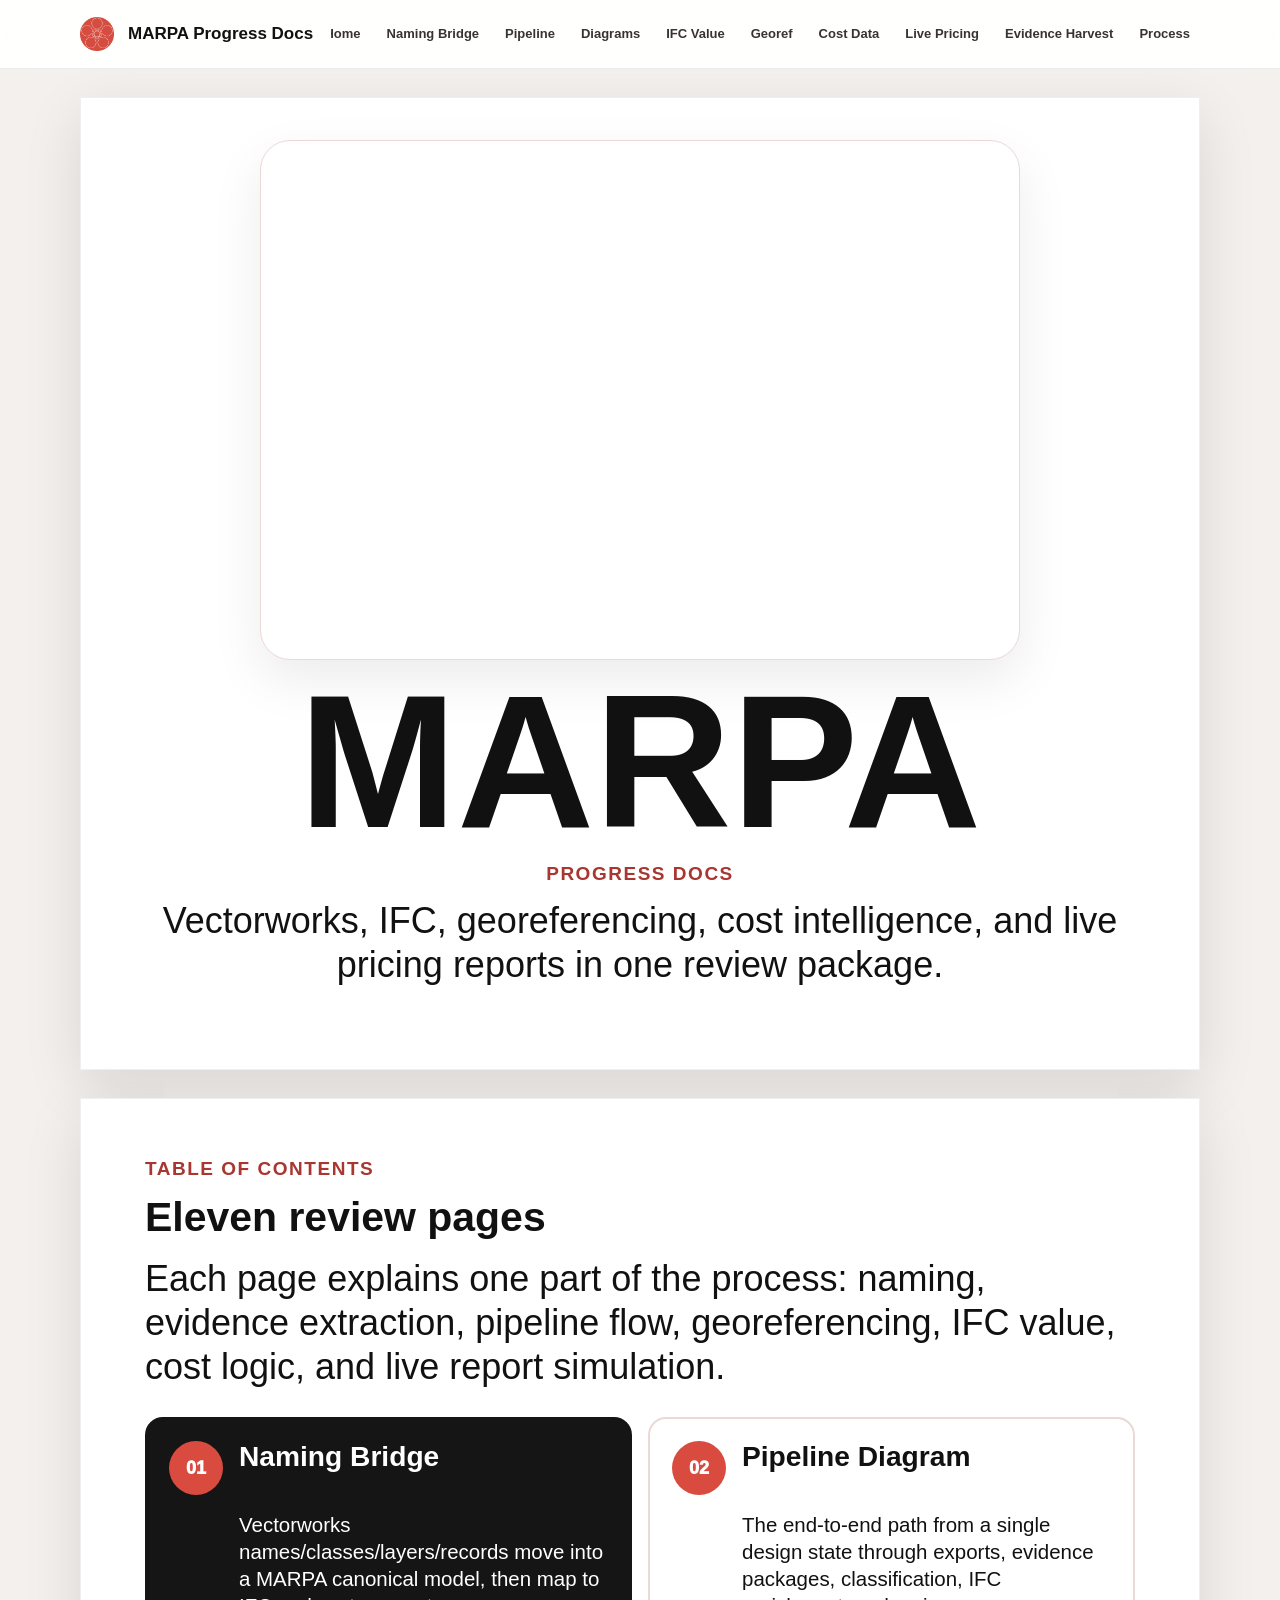
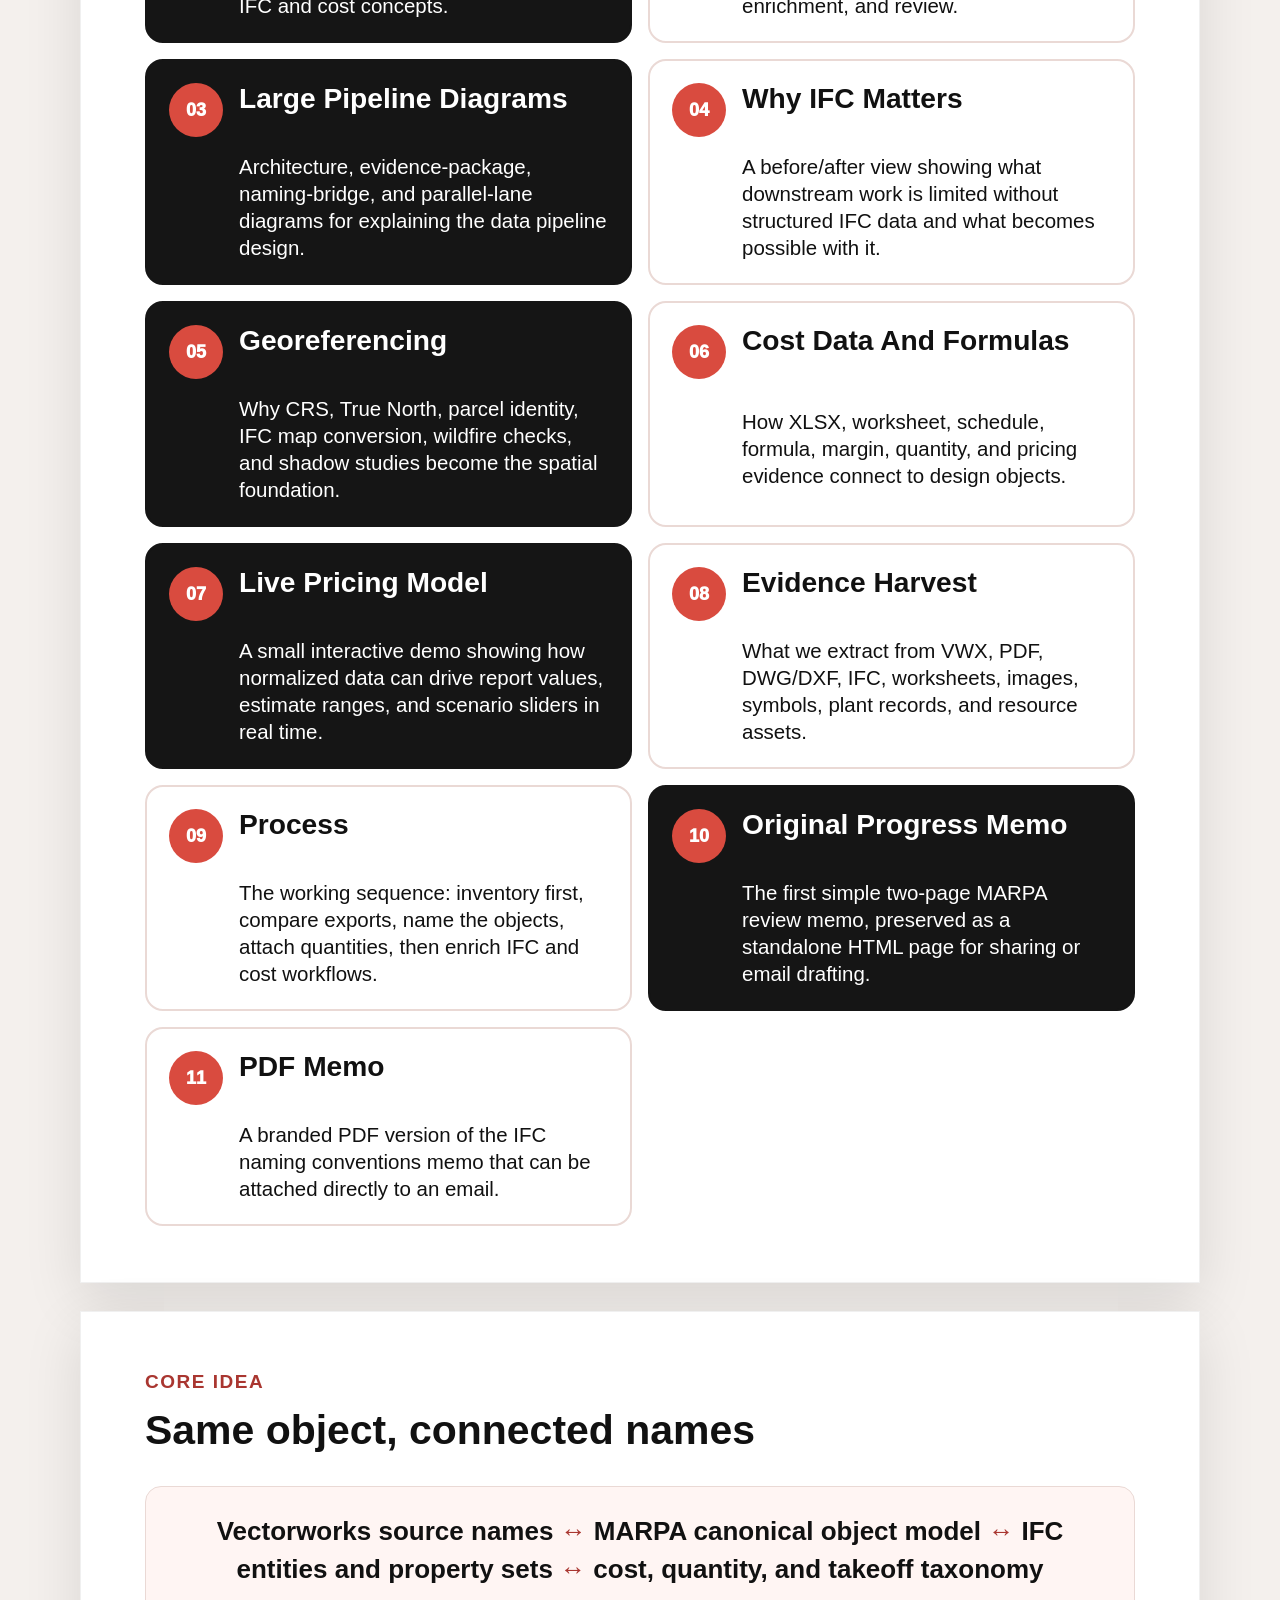
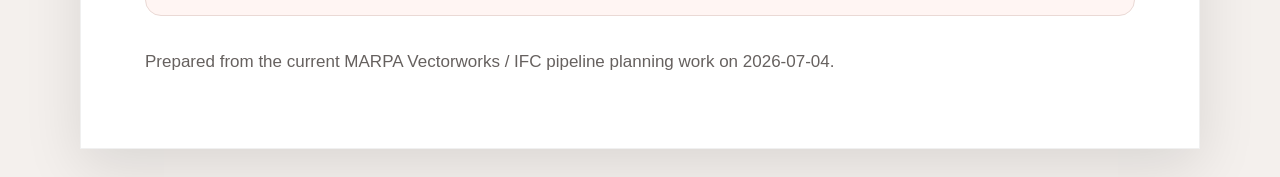
==== commit b2bb6a66: "Tune homepage coin framing" ====
--- a/index.html
+++ b/index.html
@@ -121,8 +121,9 @@
     const mount = document.getElementById("marpaCoin");
     if (mount) {
       const scene = new THREE.Scene();
-      const camera = new THREE.PerspectiveCamera(34, 1, 0.1, 100);
-      camera.position.set(0, 0.52, 4.2);
+      const camera = new THREE.PerspectiveCamera(32, 1, 0.1, 100);
+      camera.position.set(0, 0.12, 5.8);
+      camera.lookAt(0, 0, 0);
 
       const renderer = new THREE.WebGLRenderer({ antialias: true, alpha: true });
       renderer.setClearColor(0xffffff, 0);
@@ -163,9 +164,10 @@
 
       function resize() {
         const rect = mount.getBoundingClientRect();
-        const size = Math.max(280, Math.floor(Math.min(rect.width, 560)));
-        renderer.setSize(size, size);
-        camera.aspect = 1;
+        const width = Math.max(320, Math.floor(rect.width));
+        const height = Math.max(260, Math.floor(rect.height));
+        renderer.setSize(width, height);
+        camera.aspect = width / height;
         camera.updateProjectionMatrix();
       }
 
@@ -174,7 +176,7 @@
       function animate() {
         if (!alive) return;
         requestAnimationFrame(animate);
-        pivot.rotation.y += clock.getDelta() * Math.PI * 0.46;
+        pivot.rotation.y += clock.getDelta() * Math.PI * 0.22;
         renderer.render(scene, camera);
       }
 
--- a/assets/site.css
+++ b/assets/site.css
@@ -237,15 +237,16 @@
 }
 
 .coin-stage {
-  width: min(560px, 82vw);
-  aspect-ratio: 1 / 1;
+  width: min(760px, 92vw);
+  height: clamp(360px, 46vw, 520px);
   display: grid;
   place-items: center;
   margin: 0 auto;
   border: 1px solid var(--line);
-  border-radius: 50%;
+  border-radius: 30px;
   background: #ffffff;
   box-shadow: inset 0 0 0 1px rgba(255,255,255,0.8), 0 20px 52px rgba(17, 17, 17, 0.08);
+  overflow: hidden;
 }
 
 #marpaCoin,
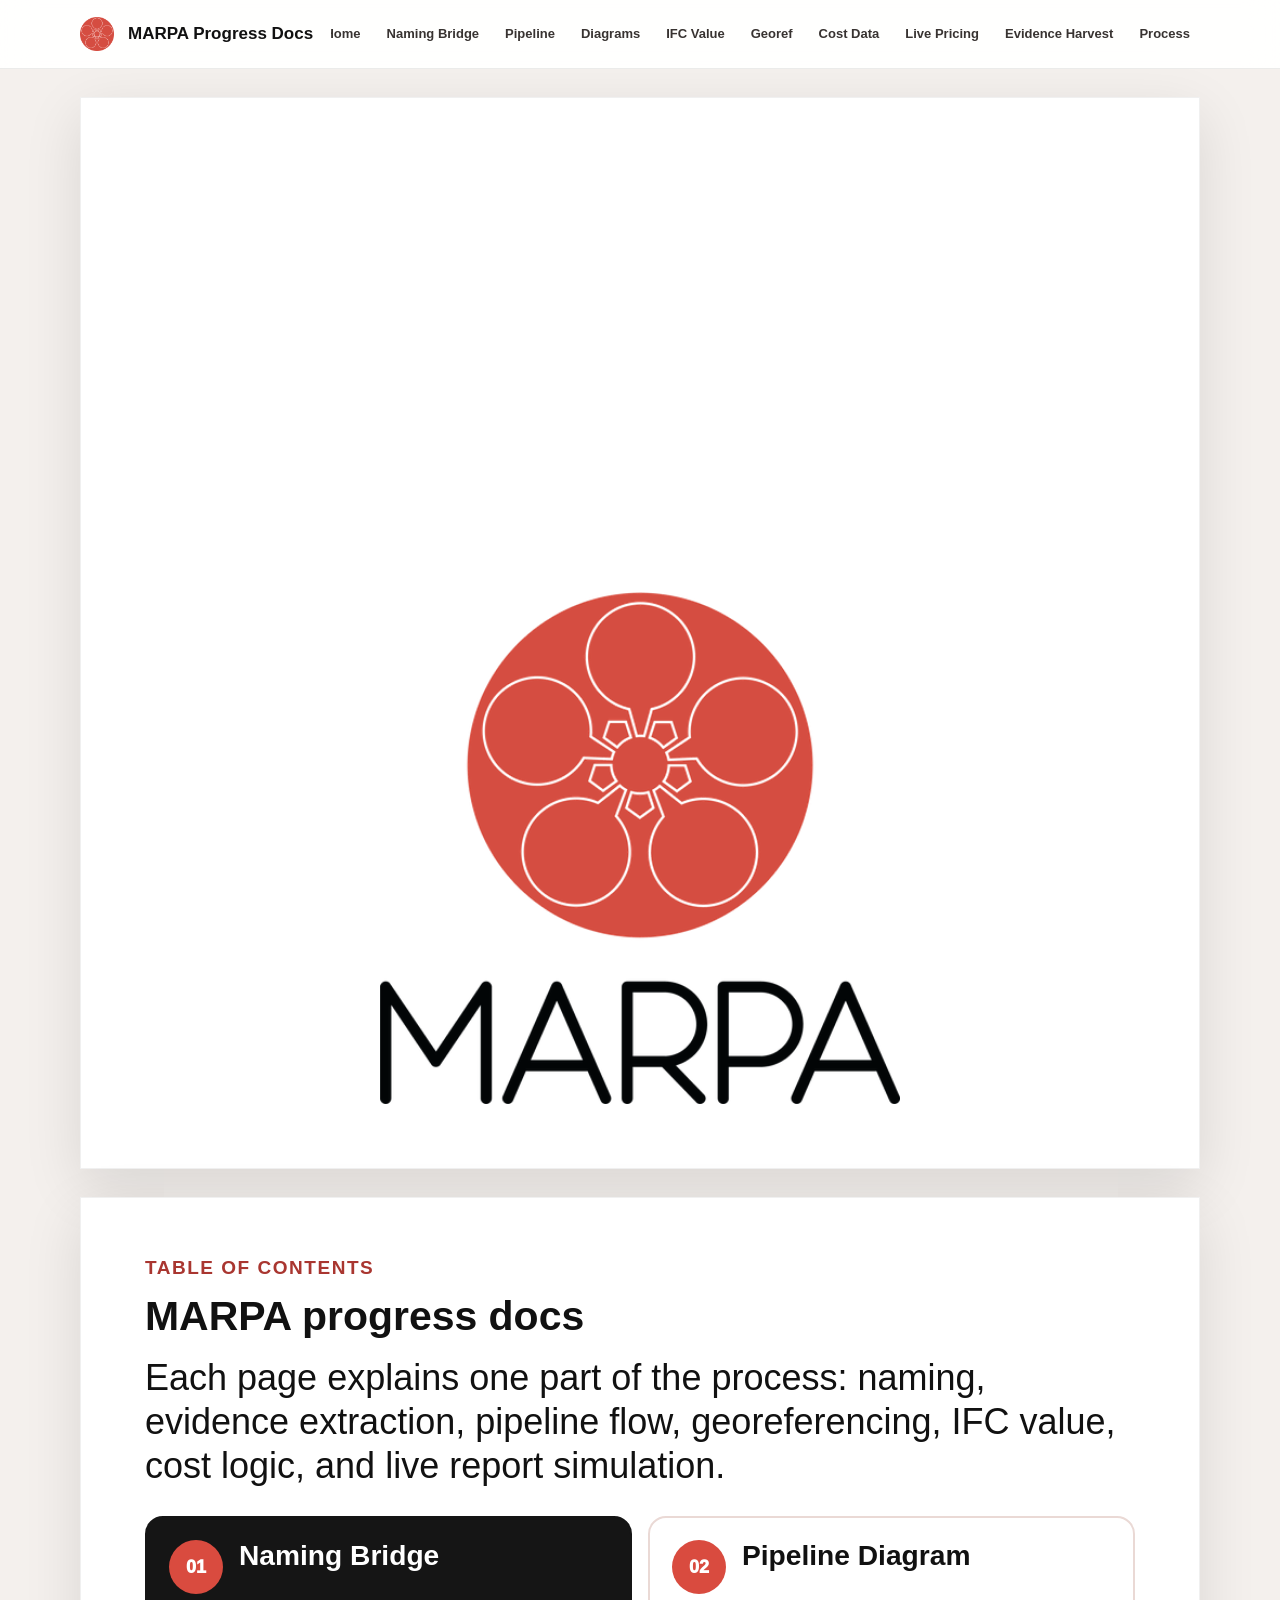
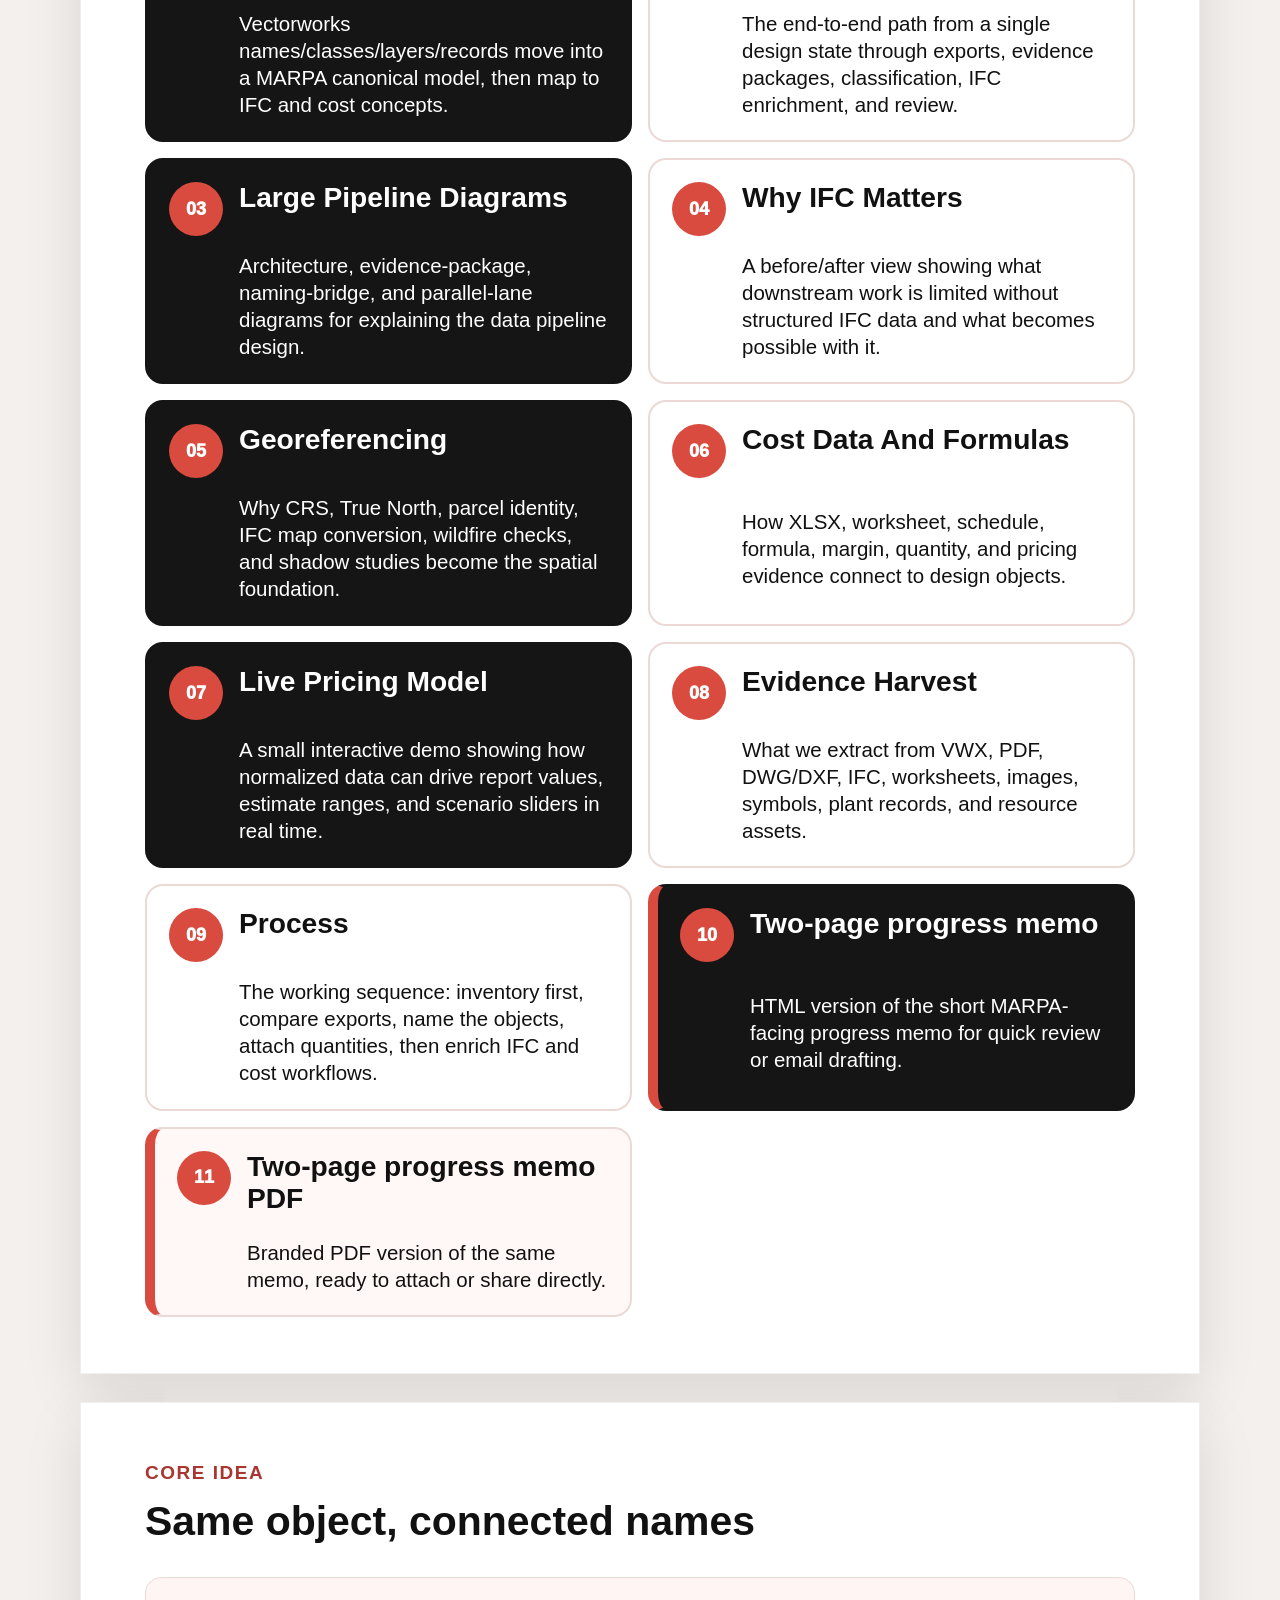
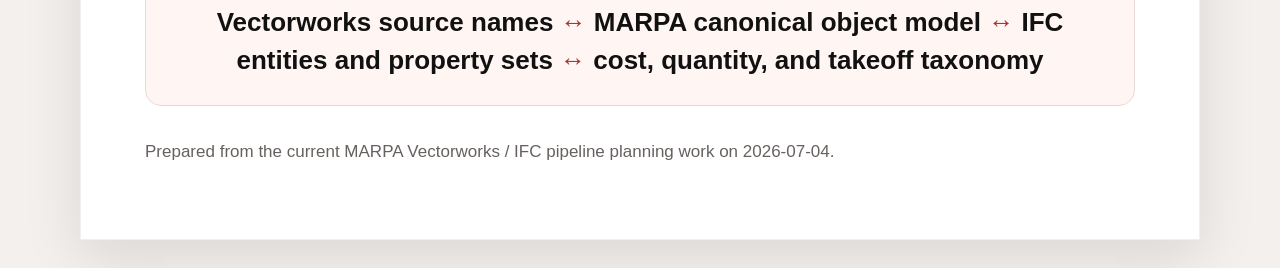
==== commit 332d7a9b: "Refine MARPA hero lockup" ====
--- a/index.html
+++ b/index.html
@@ -31,15 +31,13 @@
         <div id="marpaCoin"></div>
       </div>
       <div class="home-hero-copy">
-        <h1 class="marpa-wordmark">MARPA</h1>
-        <div class="kicker">Progress docs</div>
-        <p class="lead">Vectorworks, IFC, georeferencing, cost intelligence, and live pricing reports in one review package.</p>
+        <img class="hero-wordmark" src="assets/marpa-logo.png" alt="MARPA">
       </div>
     </section>
 
     <section class="page compact-page">
       <div class="kicker">Table of contents</div>
-      <h2>Eleven review pages</h2>
+      <h2>MARPA progress docs</h2>
       <p class="lead toc-lead">Each page explains one part of the process: naming, evidence extraction, pipeline flow, georeferencing, IFC value, cost logic, and live report simulation.</p>
       <div class="toc-grid">
         <a class="toc-card dark" href="naming-bridge.html">
@@ -87,15 +85,15 @@
           <h3>Process</h3>
           <p>The working sequence: inventory first, compare exports, name the objects, attach quantities, then enrich IFC and cost workflows.</p>
         </a>
-        <a class="toc-card dark" href="original-progress-memo.html">
+        <a class="toc-card memo-card dark" href="original-progress-memo.html">
           <span>10</span>
-          <h3>Original Progress Memo</h3>
-          <p>The first simple two-page MARPA review memo, preserved as a standalone HTML page for sharing or email drafting.</p>
+          <h3>Two-page progress memo</h3>
+          <p>HTML version of the short MARPA-facing progress memo for quick review or email drafting.</p>
         </a>
-        <a class="toc-card" href="marpa-ifc-naming-progress-memo.pdf">
+        <a class="toc-card memo-card" href="marpa-ifc-naming-progress-memo.pdf">
           <span>11</span>
-          <h3>PDF Memo</h3>
-          <p>A branded PDF version of the IFC naming conventions memo that can be attached directly to an email.</p>
+          <h3>Two-page progress memo PDF</h3>
+          <p>Branded PDF version of the same memo, ready to attach or share directly.</p>
         </a>
       </div>
     </section>
@@ -122,7 +120,7 @@
     if (mount) {
       const scene = new THREE.Scene();
       const camera = new THREE.PerspectiveCamera(32, 1, 0.1, 100);
-      camera.position.set(0, 0.12, 5.8);
+      camera.position.set(0, 0.06, 6.2);
       camera.lookAt(0, 0, 0);
 
       const renderer = new THREE.WebGLRenderer({ antialias: true, alpha: true });
@@ -176,7 +174,7 @@
       function animate() {
         if (!alive) return;
         requestAnimationFrame(animate);
-        pivot.rotation.y += clock.getDelta() * Math.PI * 0.22;
+        pivot.rotation.y += clock.getDelta() * Math.PI * 0.18;
         renderer.render(scene, camera);
       }
 
--- a/assets/site.css
+++ b/assets/site.css
@@ -206,46 +206,33 @@
   place-items: center;
   text-align: center;
   align-content: center;
-  padding: 42px 48px 64px;
+  gap: 18px;
+  padding: 46px 48px 64px;
 }
 
 .home-hero-copy {
   display: grid;
   justify-items: center;
-  max-width: 1080px;
-}
-
-.home-hero .brand {
-  width: 128px;
-  margin: 0 0 24px;
-}
-
-.home-hero h1 {
-  max-width: 1040px;
-}
-
-.marpa-wordmark {
-  font-size: clamp(86px, 15vw, 190px);
-  line-height: 0.82;
-  margin: 24px 0 20px;
-  letter-spacing: 0;
-  color: var(--ink);
-}
-
-.home-hero .lead {
-  max-width: 980px;
+  max-width: 780px;
+}
+
+.hero-wordmark {
+  display: block;
+  width: min(520px, 78vw);
+  height: auto;
+  margin: 0 auto;
 }
 
 .coin-stage {
-  width: min(760px, 92vw);
-  height: clamp(360px, 46vw, 520px);
+  width: min(560px, 82vw);
+  height: clamp(300px, 38vw, 430px);
   display: grid;
   place-items: center;
   margin: 0 auto;
-  border: 1px solid var(--line);
-  border-radius: 30px;
-  background: #ffffff;
-  box-shadow: inset 0 0 0 1px rgba(255,255,255,0.8), 0 20px 52px rgba(17, 17, 17, 0.08);
+  border: none;
+  border-radius: 0;
+  background: #ffffff;
+  box-shadow: none;
   overflow: hidden;
 }
 
@@ -291,6 +278,17 @@
 .toc-card.dark {
   background: var(--dark);
   border-color: var(--dark);
+  color: #ffffff;
+}
+
+.toc-card.memo-card {
+  border-left: 10px solid var(--marpa-red);
+  background: #fff8f6;
+  color: var(--ink);
+}
+
+.toc-card.memo-card.dark {
+  background: var(--dark);
   color: #ffffff;
 }
 
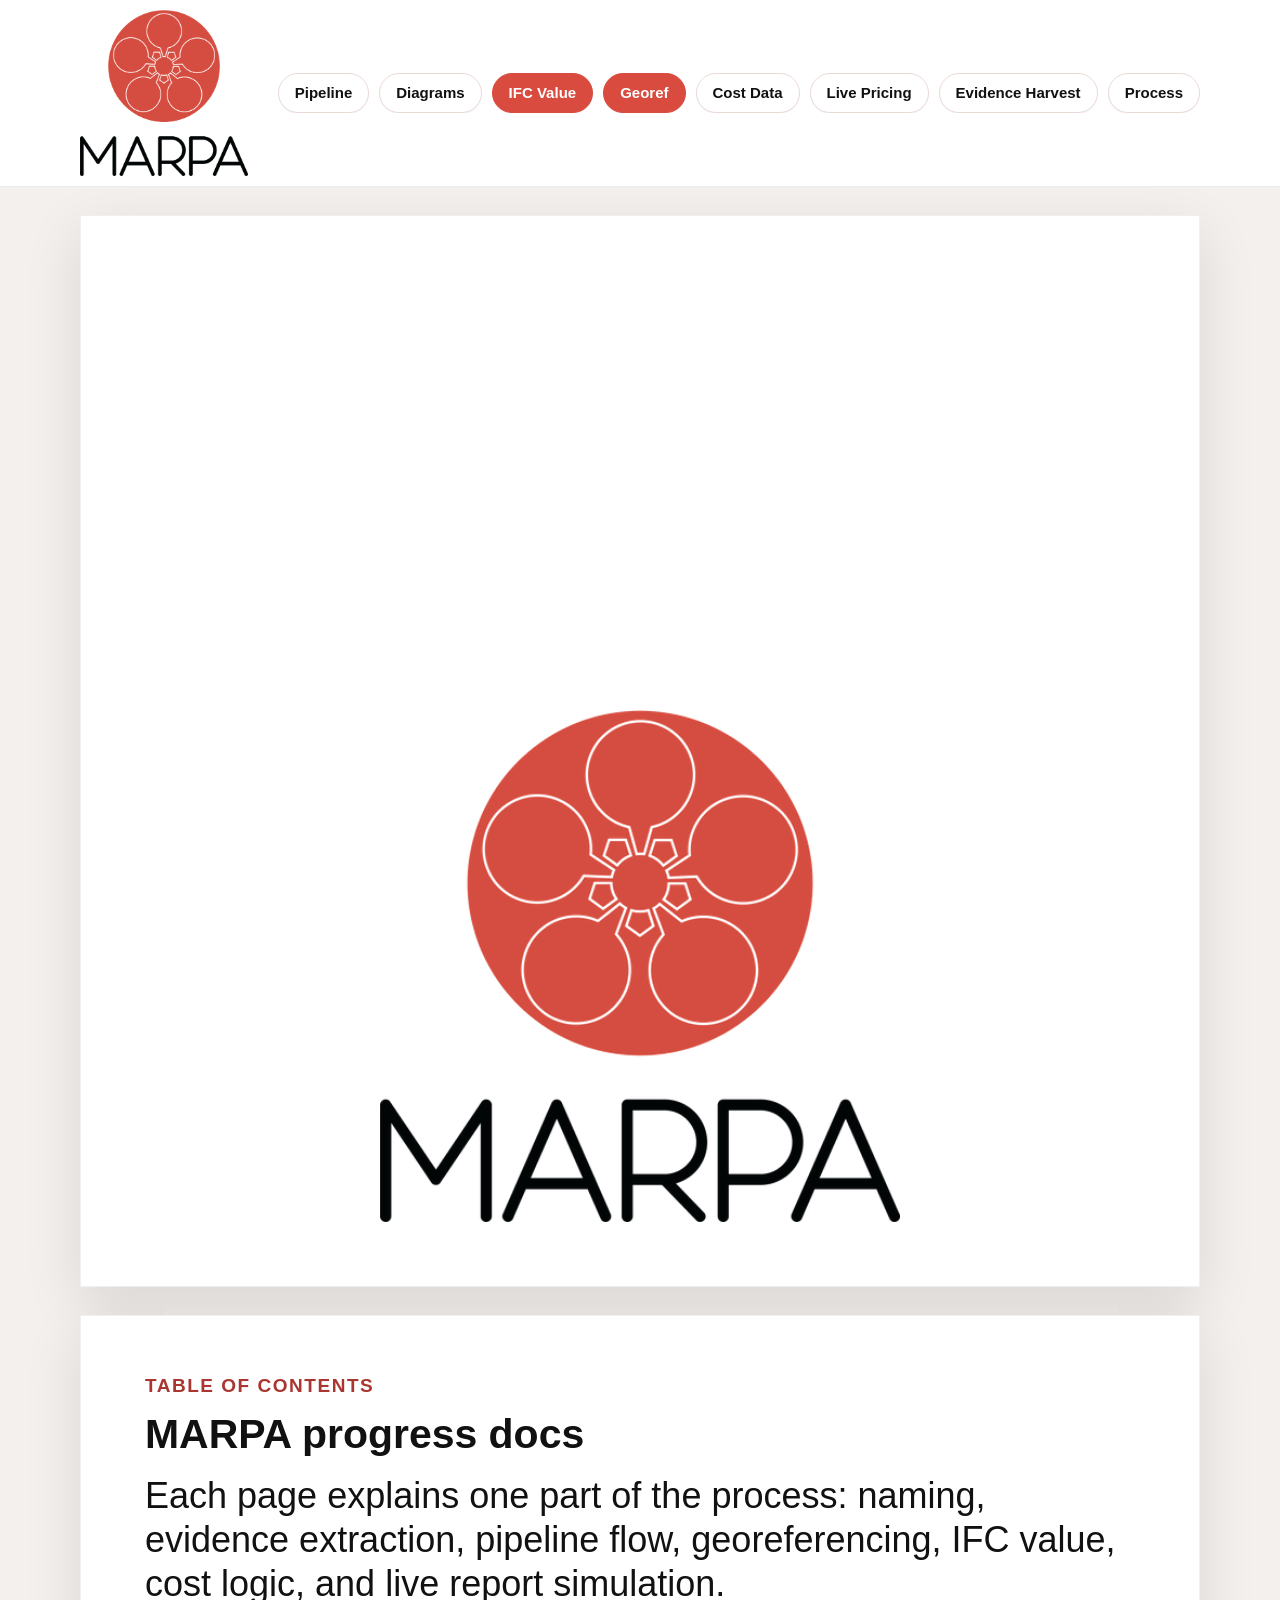
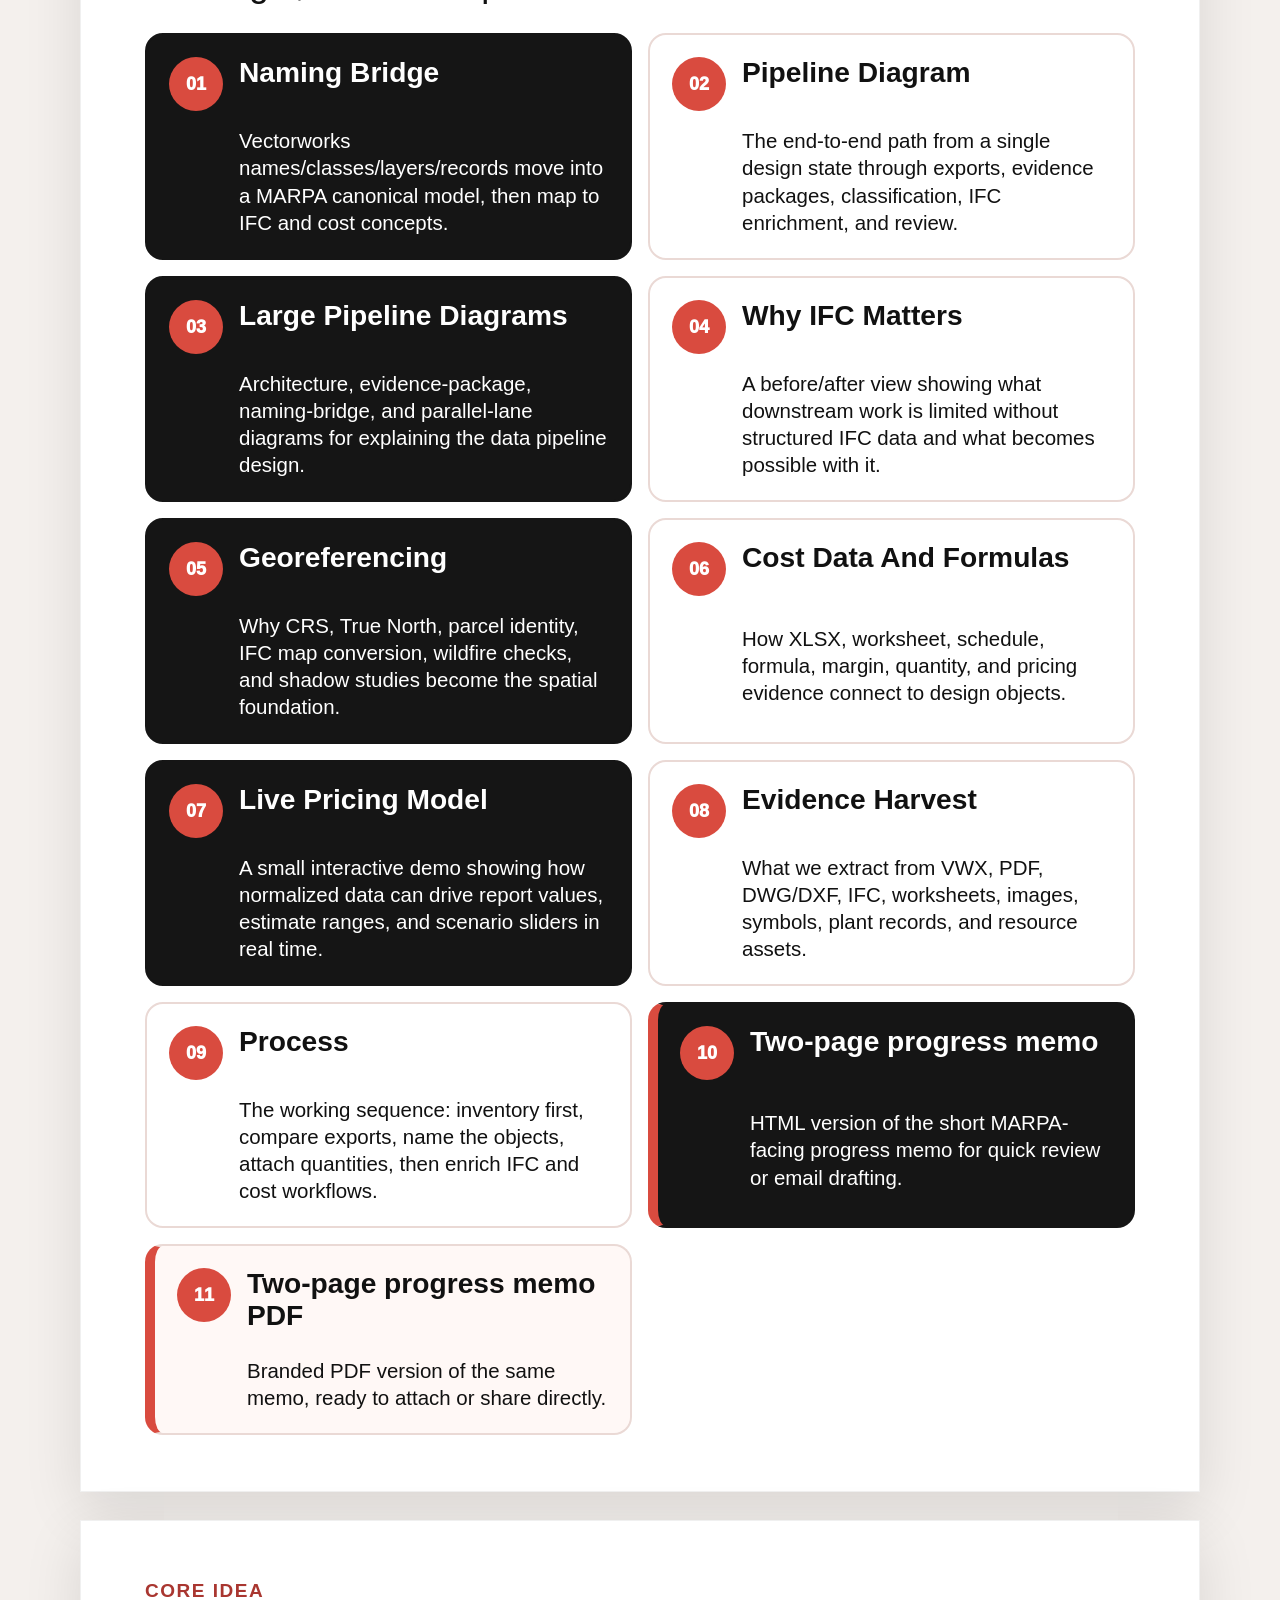
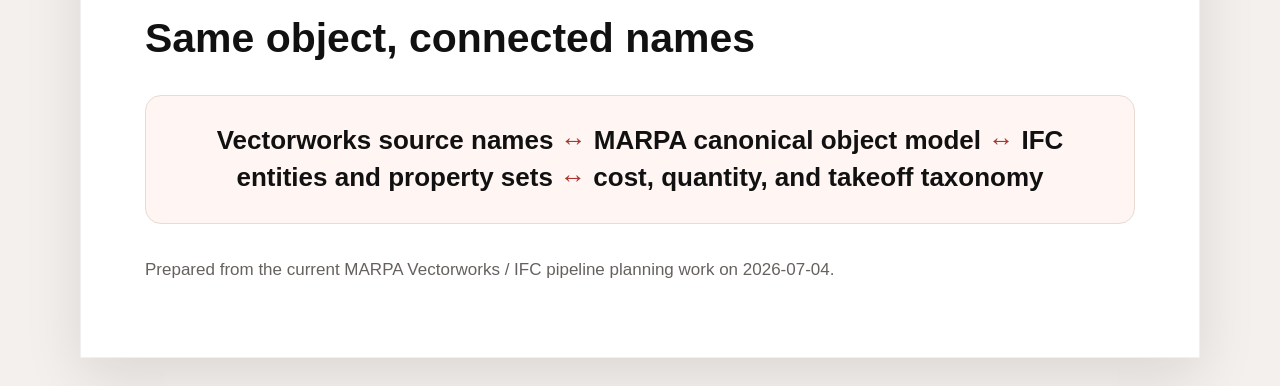
==== commit 70b43a9f: "Redesign site navigation" ====
--- a/index.html
+++ b/index.html
@@ -9,7 +9,7 @@
 <body>
   <header class="topbar">
     <nav class="shell nav">
-      <a class="nav-brand" href="index.html"><img src="assets/marpa-mark.png" alt=""> MARPA Progress Docs</a>
+      <a class="nav-brand" href="index.html"><img src="assets/marpa-logo.png" alt="MARPA"></a>
       <div class="nav-links">
         <a href="index.html">Home</a>
         <a href="naming-bridge.html">Naming Bridge</a>
--- a/assets/site.css
+++ b/assets/site.css
@@ -41,32 +41,31 @@
   position: sticky;
   top: 0;
   z-index: 10;
-  background: rgba(255, 255, 255, 0.94);
+  background: rgba(255, 255, 255, 0.97);
   backdrop-filter: blur(16px);
   border-bottom: 1px solid rgba(0, 0, 0, 0.08);
 }
 
 .nav {
-  min-height: 68px;
+  min-height: 84px;
   display: flex;
   align-items: center;
   justify-content: space-between;
-  gap: 18px;
+  gap: 28px;
+  overflow: hidden;
 }
 
 .nav-brand {
   display: flex;
   align-items: center;
-  gap: 14px;
+  flex: 0 0 auto;
   text-decoration: none;
-  font-weight: 800;
-  font-size: 17px;
-  white-space: nowrap;
+  padding: 10px 0;
 }
 
 .nav-brand img {
-  width: 34px;
-  height: 34px;
+  width: 168px;
+  height: auto;
   object-fit: contain;
 }
 
@@ -74,8 +73,12 @@
   display: flex;
   align-items: center;
   justify-content: flex-end;
-  gap: 6px;
+  gap: 10px;
+  flex: 1 1 auto;
+  min-width: 0;
   overflow-x: auto;
+  overflow-y: hidden;
+  white-space: nowrap;
   scrollbar-width: none;
 }
 
@@ -84,18 +87,38 @@
 }
 
 .nav-links a {
+  flex: 0 0 auto;
+  display: inline-flex;
+  align-items: center;
+  justify-content: center;
+  min-height: 40px;
   text-decoration: none;
-  font-weight: 700;
-  font-size: 13px;
-  padding: 8px 10px;
+  font-weight: 850;
+  font-size: 15px;
+  padding: 0 16px;
   border-radius: 999px;
-  white-space: nowrap;
-  color: #383331;
+  background: #ffffff;
+  border: 1px solid var(--line);
+  color: var(--ink);
+  box-shadow: 0 1px 0 rgba(17, 17, 17, 0.04);
+}
+
+.nav-links a:first-child {
+  background: var(--dark);
+  border-color: var(--dark);
+  color: #ffffff;
+}
+
+.nav-links a:nth-child(5),
+.nav-links a:nth-child(6) {
+  background: var(--marpa-red);
+  border-color: var(--marpa-red);
+  color: #ffffff;
 }
 
 .nav-links a:hover {
-  background: var(--soft);
-  color: var(--ink);
+  transform: translateY(-1px);
+  box-shadow: 0 8px 20px rgba(17, 17, 17, 0.08);
 }
 
 .page {
@@ -1511,14 +1534,18 @@
   }
 
   .nav {
-    align-items: flex-start;
-    flex-direction: column;
-    padding: 12px 0;
+    min-height: auto;
+    gap: 14px;
+    padding: 12px 0 14px;
   }
 
   .nav-links {
     width: 100%;
     justify-content: flex-start;
+  }
+
+  .nav-brand img {
+    width: 138px;
   }
 
   .home-hero {
@@ -1585,3 +1612,10 @@
     grid-template-columns: 1fr;
   }
 }
+
+@media (max-width: 680px) {
+  .nav {
+    align-items: flex-start;
+    flex-direction: column;
+  }
+}
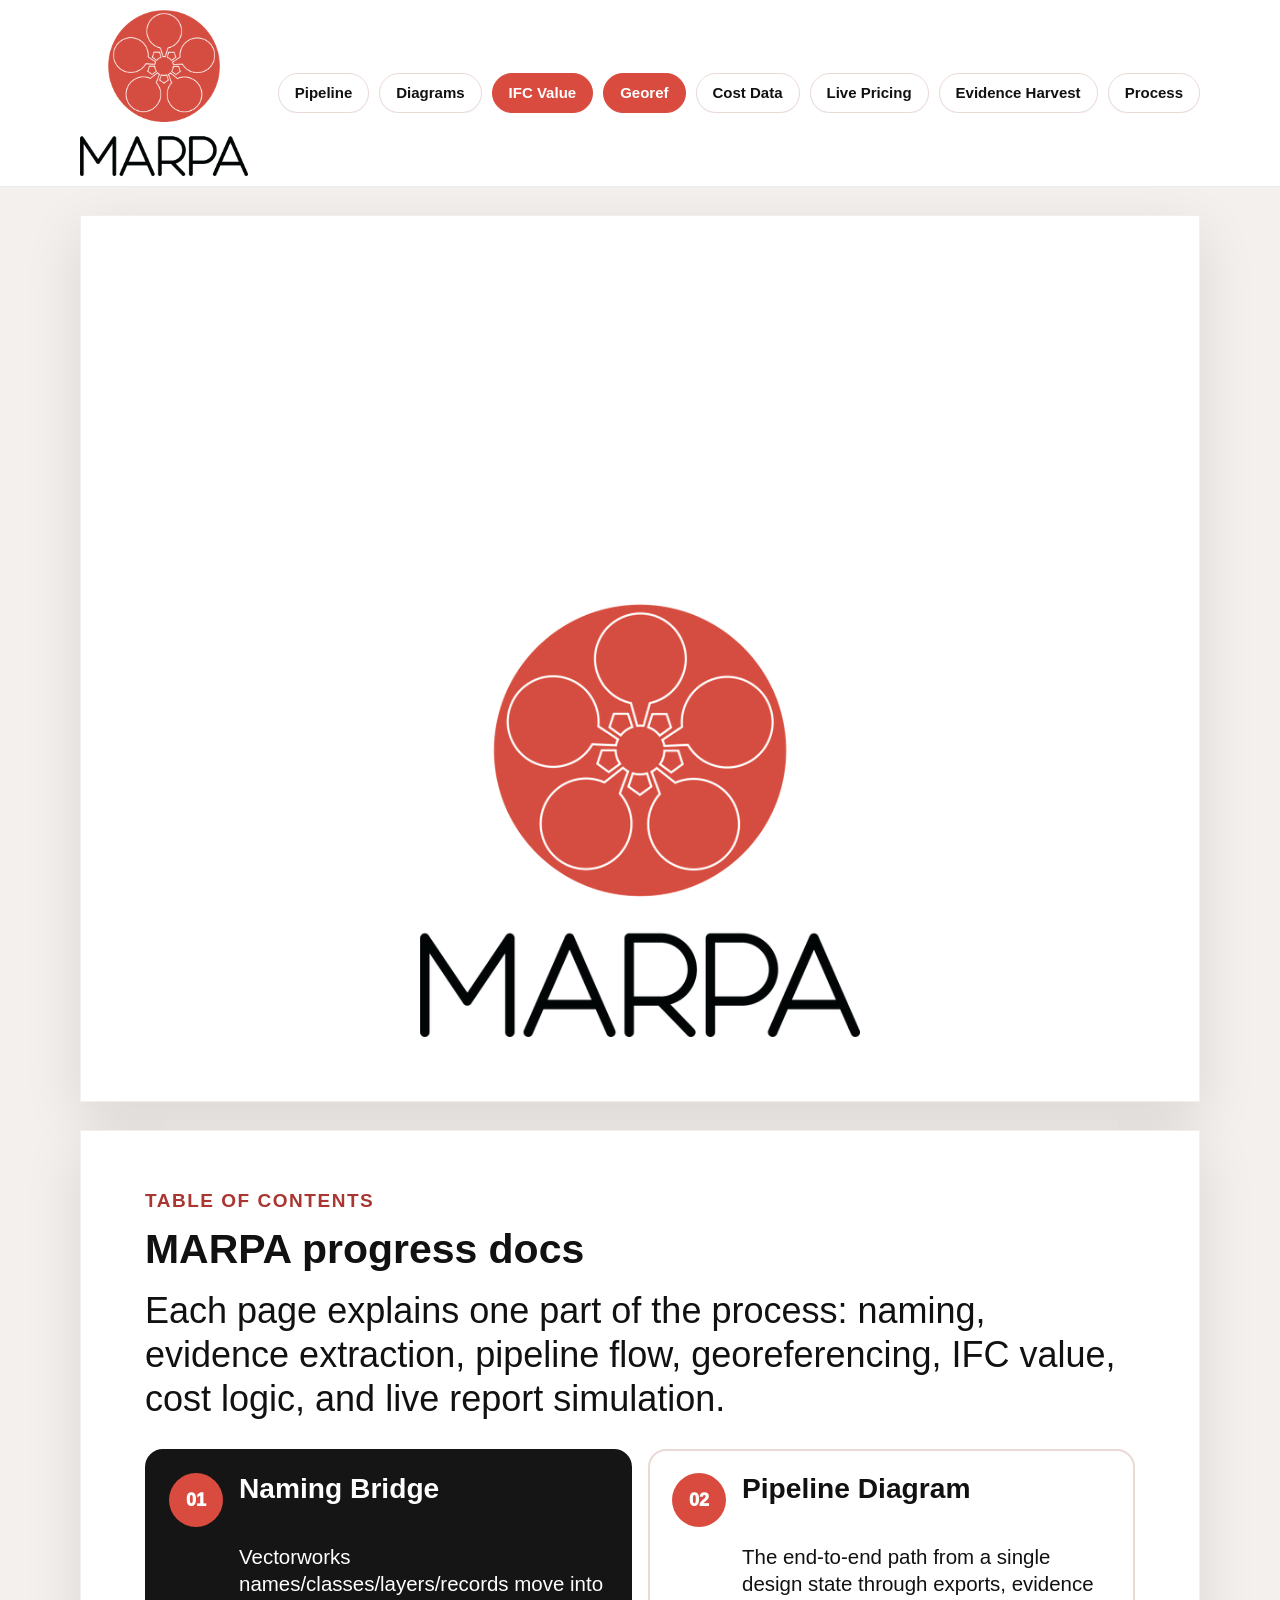
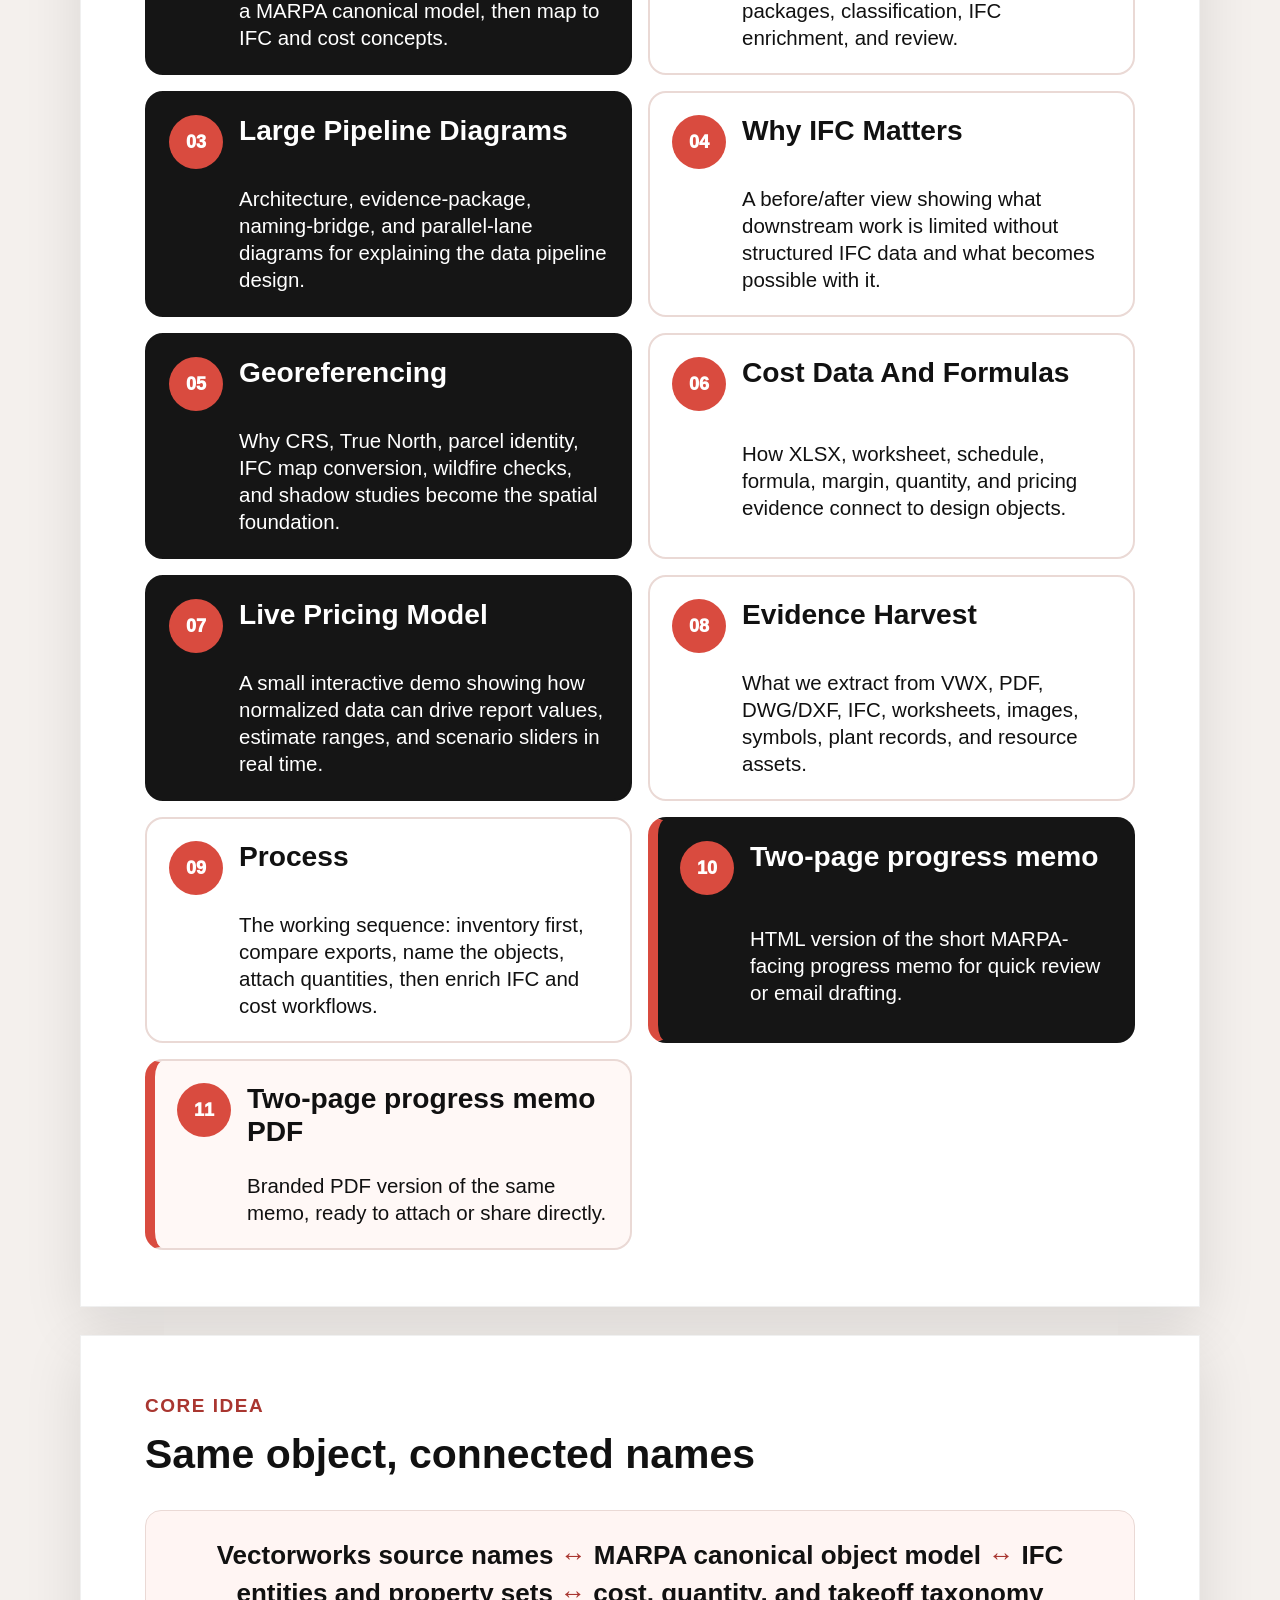
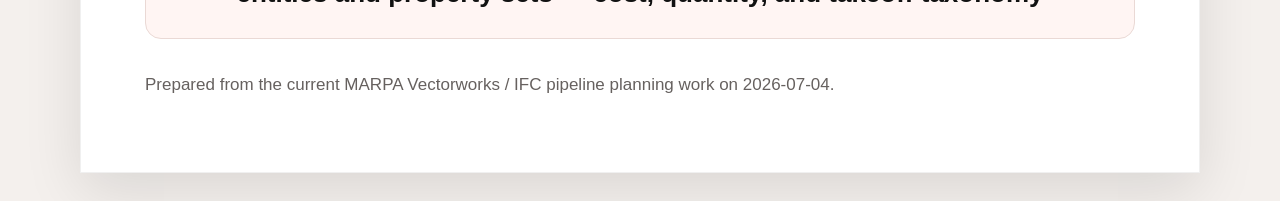
==== commit 64b2be5b: "Tighten MARPA hero lockup" ====
--- a/index.html
+++ b/index.html
@@ -120,7 +120,7 @@
     if (mount) {
       const scene = new THREE.Scene();
       const camera = new THREE.PerspectiveCamera(32, 1, 0.1, 100);
-      camera.position.set(0, 0.06, 6.2);
+      camera.position.set(0, 0, 5.7);
       camera.lookAt(0, 0, 0);
 
       const renderer = new THREE.WebGLRenderer({ antialias: true, alpha: true });
--- a/assets/site.css
+++ b/assets/site.css
@@ -229,7 +229,7 @@
   place-items: center;
   text-align: center;
   align-content: center;
-  gap: 18px;
+  gap: 0;
   padding: 46px 48px 64px;
 }
 
@@ -241,14 +241,14 @@
 
 .hero-wordmark {
   display: block;
-  width: min(520px, 78vw);
+  width: min(440px, 74vw);
   height: auto;
-  margin: 0 auto;
+  margin: -18px auto 0;
 }
 
 .coin-stage {
-  width: min(560px, 82vw);
-  height: clamp(300px, 38vw, 430px);
+  width: min(430px, 76vw);
+  height: clamp(260px, 34vw, 360px);
   display: grid;
   place-items: center;
   margin: 0 auto;
@@ -1554,8 +1554,13 @@
   }
 
   .coin-stage {
-    width: min(440px, 100%);
-    border-radius: 22px;
+    width: min(360px, 100%);
+    height: 280px;
+  }
+
+  .hero-wordmark {
+    width: min(340px, 78vw);
+    margin-top: -12px;
   }
 
   .toc-card {
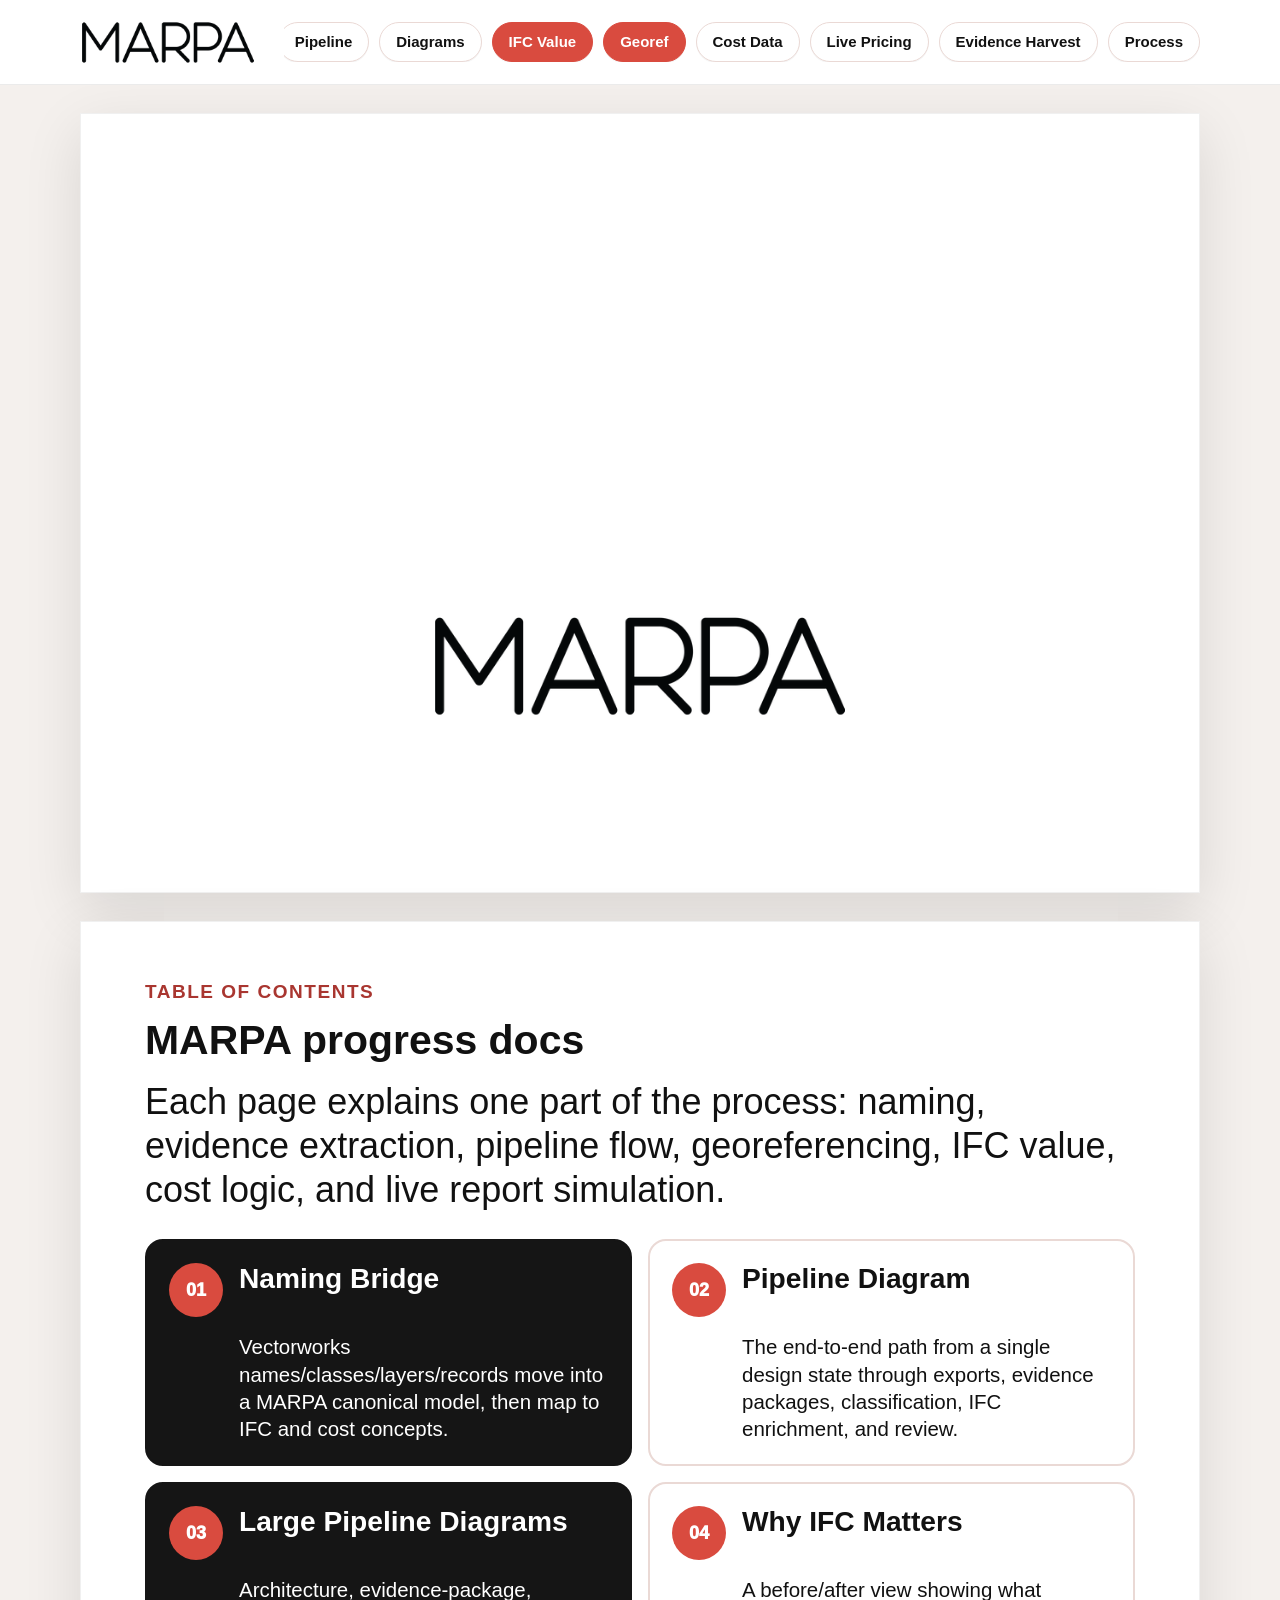
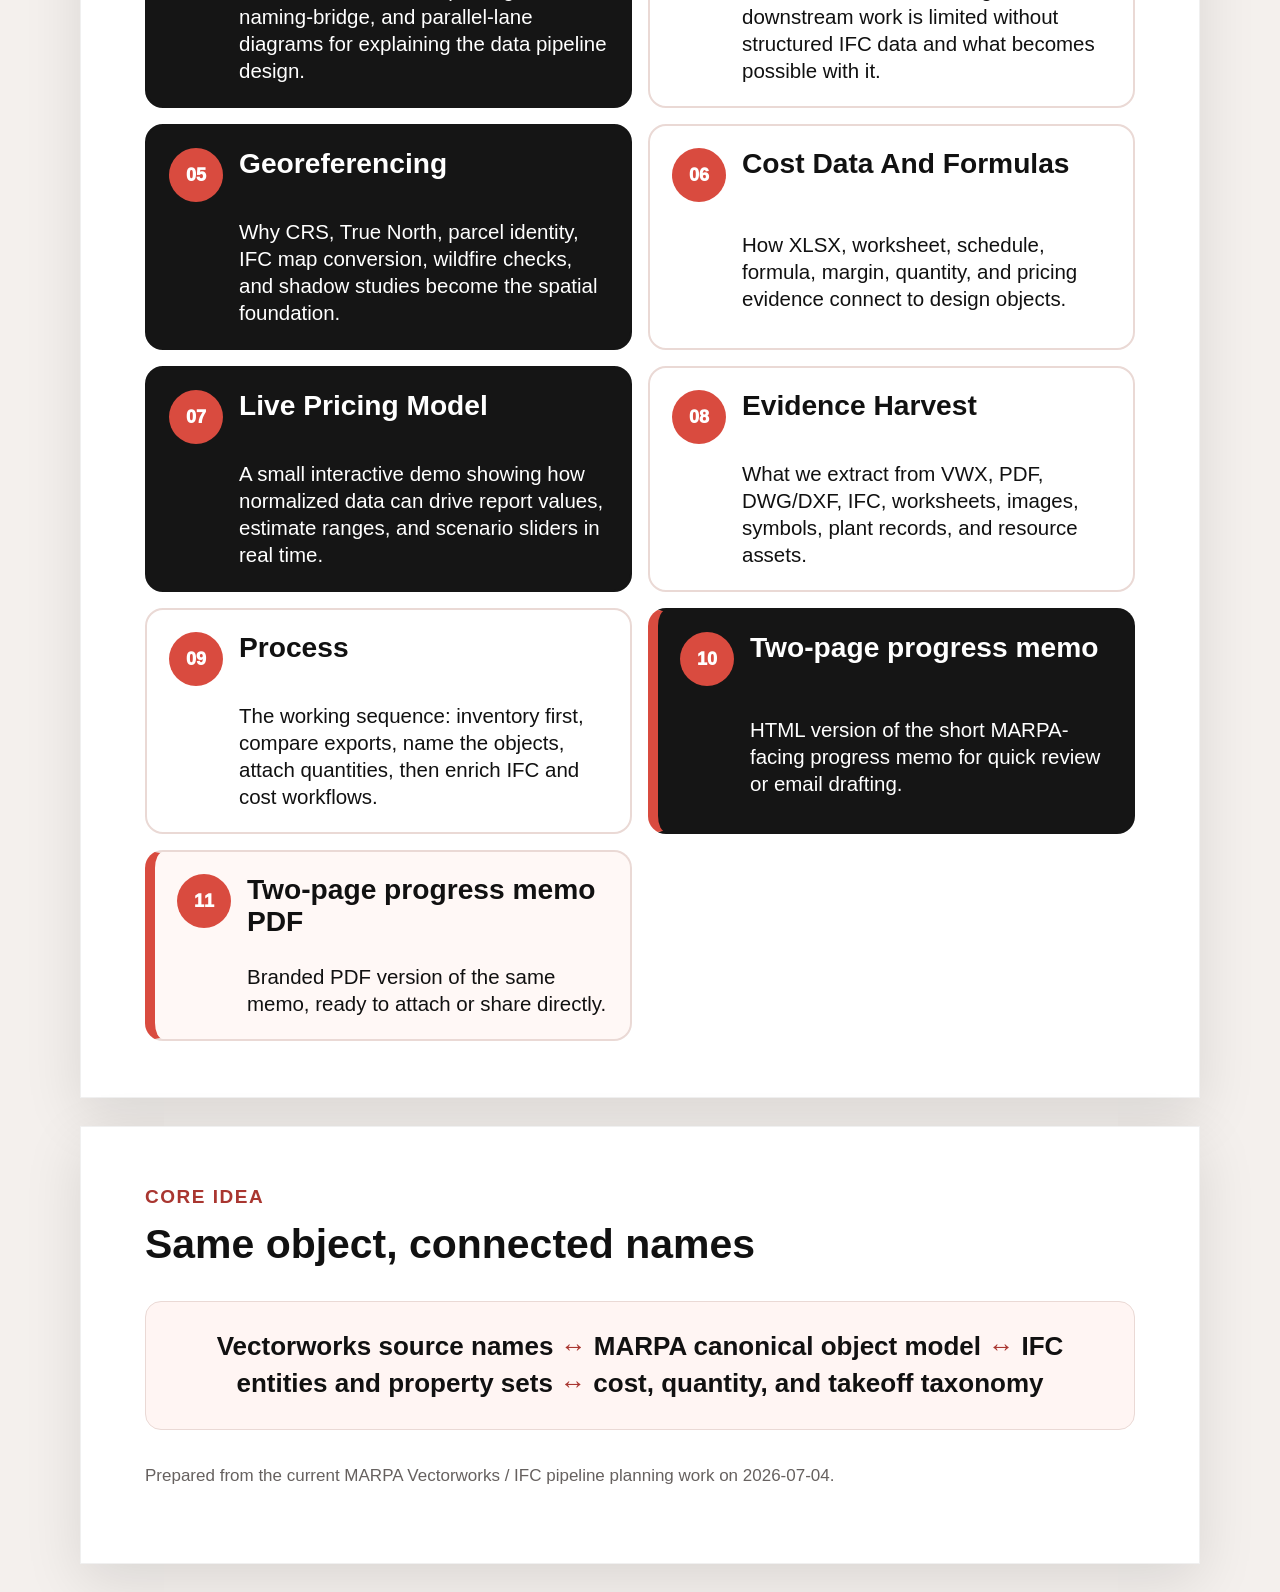
==== commit 587098e5: "Make mobile header responsive" ====
--- a/index.html
+++ b/index.html
@@ -9,7 +9,8 @@
 <body>
   <header class="topbar">
     <nav class="shell nav">
-      <a class="nav-brand" href="index.html"><img src="assets/marpa-logo.png" alt="MARPA"></a>
+      <a class="nav-brand" href="index.html"><img src="assets/marpa-wordmark.png" alt="MARPA"></a>
+      <button class="nav-toggle" type="button" aria-label="Open navigation">Menu</button>
       <div class="nav-links">
         <a href="index.html">Home</a>
         <a href="naming-bridge.html">Naming Bridge</a>
@@ -31,7 +32,7 @@
         <div id="marpaCoin"></div>
       </div>
       <div class="home-hero-copy">
-        <img class="hero-wordmark" src="assets/marpa-logo.png" alt="MARPA">
+        <img class="hero-wordmark" src="assets/marpa-wordmark.png" alt="MARPA">
       </div>
     </section>
 
--- a/assets/site.css
+++ b/assets/site.css
@@ -47,6 +47,7 @@
 }
 
 .nav {
+  position: relative;
   min-height: 84px;
   display: flex;
   align-items: center;
@@ -64,9 +65,23 @@
 }
 
 .nav-brand img {
-  width: 168px;
+  width: 176px;
   height: auto;
   object-fit: contain;
+}
+
+.nav-toggle {
+  display: none;
+  min-height: 42px;
+  padding: 0 18px;
+  border: 1px solid var(--dark);
+  border-radius: 999px;
+  background: var(--dark);
+  color: #ffffff;
+  font: inherit;
+  font-size: 15px;
+  font-weight: 900;
+  cursor: pointer;
 }
 
 .nav-links {
@@ -241,7 +256,7 @@
 
 .hero-wordmark {
   display: block;
-  width: min(440px, 74vw);
+  width: min(420px, 74vw);
   height: auto;
   margin: -18px auto 0;
 }
@@ -1545,7 +1560,7 @@
   }
 
   .nav-brand img {
-    width: 138px;
+    width: 150px;
   }
 
   .home-hero {
@@ -1559,7 +1574,7 @@
   }
 
   .hero-wordmark {
-    width: min(340px, 78vw);
+    width: min(330px, 78vw);
     margin-top: -12px;
   }
 
@@ -1620,7 +1635,48 @@
 
 @media (max-width: 680px) {
   .nav {
-    align-items: flex-start;
-    flex-direction: column;
-  }
-}
+    align-items: center;
+    flex-direction: row;
+    overflow: visible;
+  }
+
+  .nav-toggle {
+    display: inline-flex;
+    align-items: center;
+    justify-content: center;
+  }
+
+  .nav-links {
+    display: none;
+    position: absolute;
+    top: calc(100% + 8px);
+    left: 0;
+    right: 0;
+    z-index: 20;
+    width: 100%;
+    max-height: calc(100vh - 120px);
+    overflow-y: auto;
+    padding: 12px;
+    border: 1px solid var(--line);
+    border-radius: 20px;
+    background: rgba(255, 255, 255, 0.98);
+    box-shadow: 0 18px 42px rgba(17, 17, 17, 0.15);
+  }
+
+  .nav:focus-within .nav-links {
+    display: grid;
+    grid-template-columns: 1fr;
+    gap: 8px;
+  }
+
+  .nav-links a {
+    justify-content: flex-start;
+    min-height: 48px;
+    padding: 0 16px;
+    font-size: 16px;
+  }
+
+  .nav-brand img {
+    width: 132px;
+  }
+}
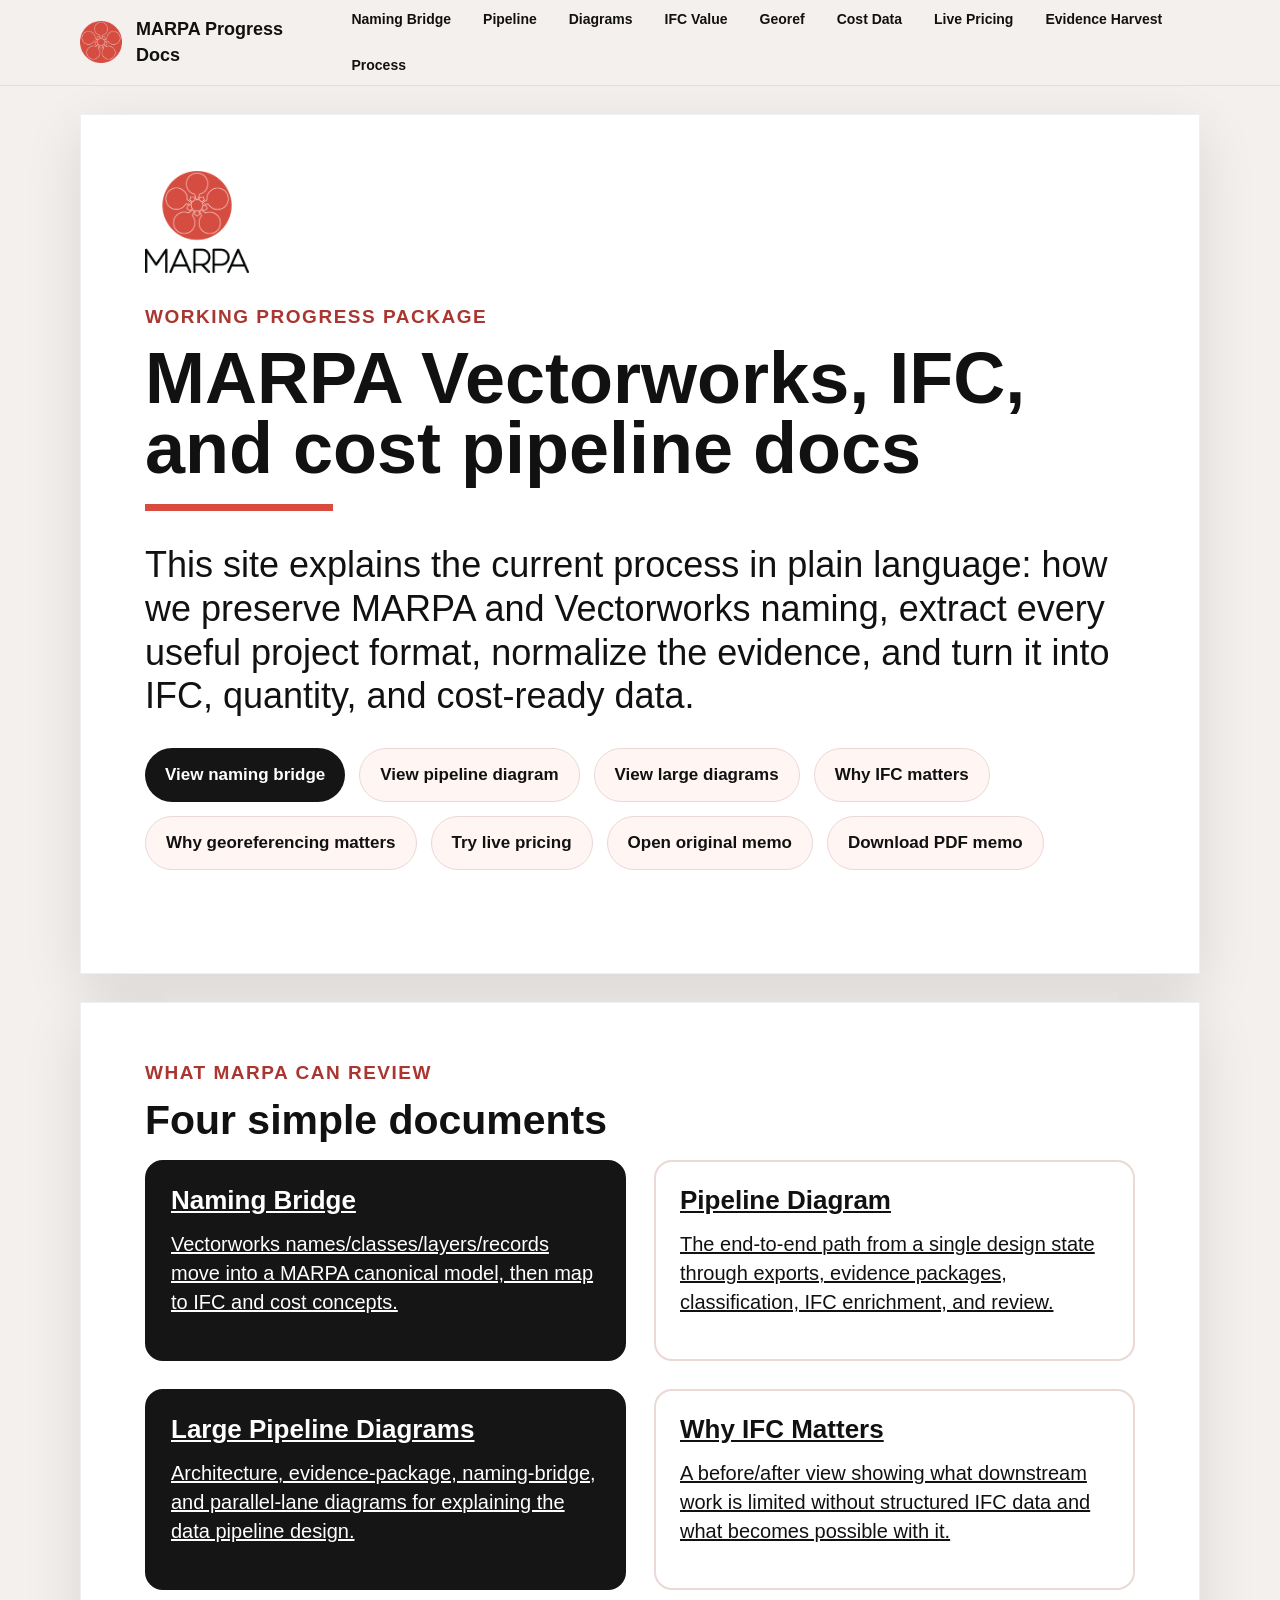
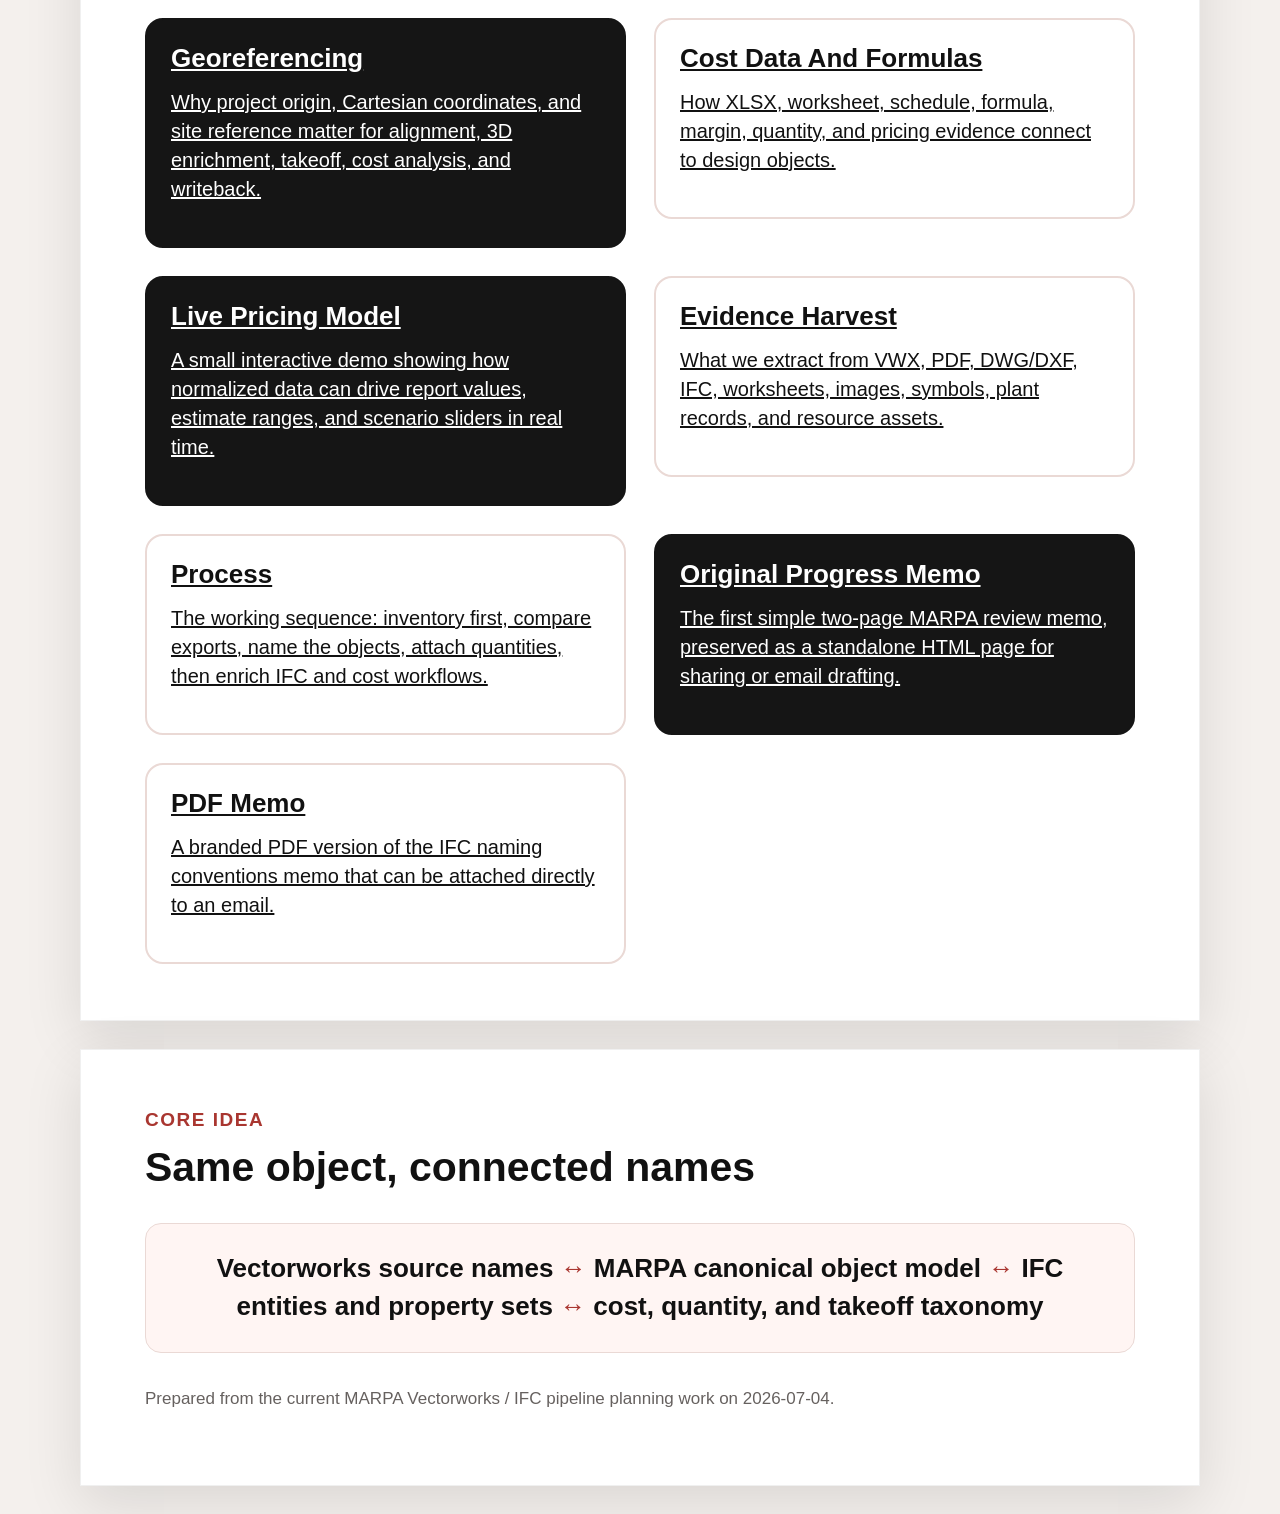
==== commit c4f26fcb: "Restore MARPA progress docs before header rewrite" ====
--- a/index.html
+++ b/index.html
@@ -9,10 +9,8 @@
 <body>
   <header class="topbar">
     <nav class="shell nav">
-      <a class="nav-brand" href="index.html"><img src="assets/marpa-wordmark.png" alt="MARPA"></a>
-      <button class="nav-toggle" type="button" aria-label="Open navigation">Menu</button>
+      <a class="nav-brand" href="index.html"><img src="assets/marpa-mark.png" alt=""> MARPA Progress Docs</a>
       <div class="nav-links">
-        <a href="index.html">Home</a>
         <a href="naming-bridge.html">Naming Bridge</a>
         <a href="pipeline.html">Pipeline</a>
         <a href="diagrams.html">Diagrams</a>
@@ -27,74 +25,71 @@
   </header>
 
   <main class="shell">
-    <section class="page home-hero">
-      <div class="coin-stage" aria-label="Spinning MARPA coin logo">
-        <div id="marpaCoin"></div>
-      </div>
-      <div class="home-hero-copy">
-        <img class="hero-wordmark" src="assets/marpa-wordmark.png" alt="MARPA">
+    <section class="page">
+      <img class="brand" src="assets/marpa-logo.png" alt="MARPA logo">
+      <div class="kicker">Working progress package</div>
+      <h1>MARPA Vectorworks, IFC, and cost pipeline docs</h1>
+      <div class="rule"></div>
+      <p class="lead">This site explains the current process in plain language: how we preserve MARPA and Vectorworks naming, extract every useful project format, normalize the evidence, and turn it into IFC, quantity, and cost-ready data.</p>
+      <div class="button-row">
+        <a class="button" href="naming-bridge.html">View naming bridge</a>
+        <a class="button secondary" href="pipeline.html">View pipeline diagram</a>
+        <a class="button secondary" href="diagrams.html">View large diagrams</a>
+        <a class="button secondary" href="ifc-value.html">Why IFC matters</a>
+        <a class="button secondary" href="georeferencing.html">Why georeferencing matters</a>
+        <a class="button secondary" href="predictive-pricing.html">Try live pricing</a>
+        <a class="button secondary" href="original-progress-memo.html">Open original memo</a>
+        <a class="button secondary" href="marpa-ifc-naming-progress-memo.pdf">Download PDF memo</a>
       </div>
     </section>
 
     <section class="page compact-page">
-      <div class="kicker">Table of contents</div>
-      <h2>MARPA progress docs</h2>
-      <p class="lead toc-lead">Each page explains one part of the process: naming, evidence extraction, pipeline flow, georeferencing, IFC value, cost logic, and live report simulation.</p>
-      <div class="toc-grid">
-        <a class="toc-card dark" href="naming-bridge.html">
-          <span>01</span>
+      <div class="kicker">What MARPA can review</div>
+      <h2>Four simple documents</h2>
+      <div class="grid-2">
+        <a class="card dark" href="naming-bridge.html">
           <h3>Naming Bridge</h3>
           <p>Vectorworks names/classes/layers/records move into a MARPA canonical model, then map to IFC and cost concepts.</p>
         </a>
-        <a class="toc-card" href="pipeline.html">
-          <span>02</span>
+        <a class="card" href="pipeline.html">
           <h3>Pipeline Diagram</h3>
           <p>The end-to-end path from a single design state through exports, evidence packages, classification, IFC enrichment, and review.</p>
         </a>
-        <a class="toc-card dark" href="diagrams.html">
-          <span>03</span>
+        <a class="card dark" href="diagrams.html">
           <h3>Large Pipeline Diagrams</h3>
           <p>Architecture, evidence-package, naming-bridge, and parallel-lane diagrams for explaining the data pipeline design.</p>
         </a>
-        <a class="toc-card" href="ifc-value.html">
-          <span>04</span>
+        <a class="card" href="ifc-value.html">
           <h3>Why IFC Matters</h3>
           <p>A before/after view showing what downstream work is limited without structured IFC data and what becomes possible with it.</p>
         </a>
-        <a class="toc-card dark" href="georeferencing.html">
-          <span>05</span>
+        <a class="card dark" href="georeferencing.html">
           <h3>Georeferencing</h3>
-          <p>Why CRS, True North, parcel identity, IFC map conversion, wildfire checks, and shadow studies become the spatial foundation.</p>
+          <p>Why project origin, Cartesian coordinates, and site reference matter for alignment, 3D enrichment, takeoff, cost analysis, and writeback.</p>
         </a>
-        <a class="toc-card" href="cost-formulas.html">
-          <span>06</span>
+        <a class="card" href="cost-formulas.html">
           <h3>Cost Data And Formulas</h3>
           <p>How XLSX, worksheet, schedule, formula, margin, quantity, and pricing evidence connect to design objects.</p>
         </a>
-        <a class="toc-card dark" href="predictive-pricing.html">
-          <span>07</span>
+        <a class="card dark" href="predictive-pricing.html">
           <h3>Live Pricing Model</h3>
           <p>A small interactive demo showing how normalized data can drive report values, estimate ranges, and scenario sliders in real time.</p>
         </a>
-        <a class="toc-card" href="evidence-harvest.html">
-          <span>08</span>
+        <a class="card" href="evidence-harvest.html">
           <h3>Evidence Harvest</h3>
           <p>What we extract from VWX, PDF, DWG/DXF, IFC, worksheets, images, symbols, plant records, and resource assets.</p>
         </a>
-        <a class="toc-card" href="process.html">
-          <span>09</span>
+        <a class="card" href="process.html">
           <h3>Process</h3>
           <p>The working sequence: inventory first, compare exports, name the objects, attach quantities, then enrich IFC and cost workflows.</p>
         </a>
-        <a class="toc-card memo-card dark" href="original-progress-memo.html">
-          <span>10</span>
-          <h3>Two-page progress memo</h3>
-          <p>HTML version of the short MARPA-facing progress memo for quick review or email drafting.</p>
+        <a class="card dark" href="original-progress-memo.html">
+          <h3>Original Progress Memo</h3>
+          <p>The first simple two-page MARPA review memo, preserved as a standalone HTML page for sharing or email drafting.</p>
         </a>
-        <a class="toc-card memo-card" href="marpa-ifc-naming-progress-memo.pdf">
-          <span>11</span>
-          <h3>Two-page progress memo PDF</h3>
-          <p>Branded PDF version of the same memo, ready to attach or share directly.</p>
+        <a class="card" href="marpa-ifc-naming-progress-memo.pdf">
+          <h3>PDF Memo</h3>
+          <p>A branded PDF version of the IFC naming conventions memo that can be attached directly to an email.</p>
         </a>
       </div>
     </section>
@@ -114,79 +109,5 @@
       <p class="footer-note">Prepared from the current MARPA Vectorworks / IFC pipeline planning work on 2026-07-04.</p>
     </section>
   </main>
-  <script type="module">
-    import * as THREE from "https://esm.sh/three@0.160.0";
-
-    const mount = document.getElementById("marpaCoin");
-    if (mount) {
-      const scene = new THREE.Scene();
-      const camera = new THREE.PerspectiveCamera(32, 1, 0.1, 100);
-      camera.position.set(0, 0, 5.7);
-      camera.lookAt(0, 0, 0);
-
-      const renderer = new THREE.WebGLRenderer({ antialias: true, alpha: true });
-      renderer.setClearColor(0xffffff, 0);
-      renderer.setPixelRatio(Math.min(window.devicePixelRatio, 2));
-      mount.appendChild(renderer.domElement);
-
-      scene.add(new THREE.AmbientLight(0xffffff, 0.82));
-      const key = new THREE.DirectionalLight(0xffffff, 1.65);
-      key.position.set(3.2, 4.2, 5);
-      scene.add(key);
-      const rim = new THREE.DirectionalLight(0xffd8c4, 0.8);
-      rim.position.set(-4, -1, -3);
-      scene.add(rim);
-
-      const texture = new THREE.TextureLoader().load("assets/marpa-coin-texture.png");
-      texture.colorSpace = THREE.SRGBColorSpace;
-      texture.anisotropy = renderer.capabilities.getMaxAnisotropy();
-
-      const face = new THREE.MeshStandardMaterial({
-        map: texture,
-        metalness: 0.28,
-        roughness: 0.38
-      });
-      const edge = new THREE.MeshStandardMaterial({
-        color: 0xc93732,
-        metalness: 0.72,
-        roughness: 0.28
-      });
-
-      const coin = new THREE.Mesh(
-        new THREE.CylinderGeometry(1.52, 1.52, 0.16, 160),
-        [edge, face, face]
-      );
-      coin.rotation.x = Math.PI / 2;
-      const pivot = new THREE.Group();
-      pivot.add(coin);
-      scene.add(pivot);
-
-      function resize() {
-        const rect = mount.getBoundingClientRect();
-        const width = Math.max(320, Math.floor(rect.width));
-        const height = Math.max(260, Math.floor(rect.height));
-        renderer.setSize(width, height);
-        camera.aspect = width / height;
-        camera.updateProjectionMatrix();
-      }
-
-      let alive = true;
-      const clock = new THREE.Clock();
-      function animate() {
-        if (!alive) return;
-        requestAnimationFrame(animate);
-        pivot.rotation.y += clock.getDelta() * Math.PI * 0.18;
-        renderer.render(scene, camera);
-      }
-
-      resize();
-      animate();
-      window.addEventListener("resize", resize);
-      window.addEventListener("pagehide", () => {
-        alive = false;
-        renderer.dispose();
-      });
-    }
-  </script>
 </body>
 </html>
--- a/assets/site.css
+++ b/assets/site.css
@@ -41,99 +41,51 @@
   position: sticky;
   top: 0;
   z-index: 10;
-  background: rgba(255, 255, 255, 0.97);
+  background: rgba(244, 240, 237, 0.92);
   backdrop-filter: blur(16px);
   border-bottom: 1px solid rgba(0, 0, 0, 0.08);
 }
 
 .nav {
-  position: relative;
-  min-height: 84px;
+  min-height: 76px;
   display: flex;
   align-items: center;
   justify-content: space-between;
-  gap: 28px;
-  overflow: hidden;
+  gap: 24px;
 }
 
 .nav-brand {
   display: flex;
   align-items: center;
-  flex: 0 0 auto;
+  gap: 14px;
   text-decoration: none;
-  padding: 10px 0;
+  font-weight: 800;
+  font-size: 18px;
 }
 
 .nav-brand img {
-  width: 176px;
-  height: auto;
+  width: 42px;
+  height: 42px;
   object-fit: contain;
-}
-
-.nav-toggle {
-  display: none;
-  min-height: 42px;
-  padding: 0 18px;
-  border: 1px solid var(--dark);
-  border-radius: 999px;
-  background: var(--dark);
-  color: #ffffff;
-  font: inherit;
-  font-size: 15px;
-  font-weight: 900;
-  cursor: pointer;
 }
 
 .nav-links {
   display: flex;
   align-items: center;
-  justify-content: flex-end;
-  gap: 10px;
-  flex: 1 1 auto;
-  min-width: 0;
-  overflow-x: auto;
-  overflow-y: hidden;
-  white-space: nowrap;
-  scrollbar-width: none;
-}
-
-.nav-links::-webkit-scrollbar {
-  display: none;
+  gap: 8px;
+  flex-wrap: wrap;
 }
 
 .nav-links a {
-  flex: 0 0 auto;
-  display: inline-flex;
-  align-items: center;
-  justify-content: center;
-  min-height: 40px;
   text-decoration: none;
-  font-weight: 850;
-  font-size: 15px;
-  padding: 0 16px;
+  font-weight: 700;
+  font-size: 14px;
+  padding: 9px 12px;
   border-radius: 999px;
-  background: #ffffff;
-  border: 1px solid var(--line);
-  color: var(--ink);
-  box-shadow: 0 1px 0 rgba(17, 17, 17, 0.04);
-}
-
-.nav-links a:first-child {
-  background: var(--dark);
-  border-color: var(--dark);
-  color: #ffffff;
-}
-
-.nav-links a:nth-child(5),
-.nav-links a:nth-child(6) {
-  background: var(--marpa-red);
-  border-color: var(--marpa-red);
-  color: #ffffff;
 }
 
 .nav-links a:hover {
-  transform: translateY(-1px);
-  box-shadow: 0 8px 20px rgba(17, 17, 17, 0.08);
+  background: #ffffff;
 }
 
 .page {
@@ -238,123 +190,6 @@
   border: 1px solid var(--line);
 }
 
-.home-hero {
-  min-height: calc(100vh - 120px);
-  display: grid;
-  place-items: center;
-  text-align: center;
-  align-content: center;
-  gap: 0;
-  padding: 46px 48px 64px;
-}
-
-.home-hero-copy {
-  display: grid;
-  justify-items: center;
-  max-width: 780px;
-}
-
-.hero-wordmark {
-  display: block;
-  width: min(420px, 74vw);
-  height: auto;
-  margin: -18px auto 0;
-}
-
-.coin-stage {
-  width: min(430px, 76vw);
-  height: clamp(260px, 34vw, 360px);
-  display: grid;
-  place-items: center;
-  margin: 0 auto;
-  border: none;
-  border-radius: 0;
-  background: #ffffff;
-  box-shadow: none;
-  overflow: hidden;
-}
-
-#marpaCoin,
-#marpaCoin canvas {
-  display: block;
-  width: 100%;
-  height: 100%;
-}
-
-#marpaCoin {
-  display: grid;
-  place-items: center;
-}
-
-.toc-lead {
-  max-width: 980px;
-}
-
-.toc-grid {
-  display: grid;
-  grid-template-columns: repeat(2, minmax(0, 1fr));
-  gap: 16px;
-  margin-top: 28px;
-}
-
-.toc-card {
-  min-width: 0;
-  display: grid;
-  grid-template-columns: 54px minmax(0, 1fr);
-  gap: 16px;
-  align-items: start;
-  min-height: 180px;
-  background: #ffffff;
-  border: 2px solid var(--line);
-  border-radius: 18px;
-  padding: 22px;
-  color: var(--ink);
-  text-decoration: none;
-  overflow-wrap: anywhere;
-}
-
-.toc-card.dark {
-  background: var(--dark);
-  border-color: var(--dark);
-  color: #ffffff;
-}
-
-.toc-card.memo-card {
-  border-left: 10px solid var(--marpa-red);
-  background: #fff8f6;
-  color: var(--ink);
-}
-
-.toc-card.memo-card.dark {
-  background: var(--dark);
-  color: #ffffff;
-}
-
-.toc-card span {
-  width: 54px;
-  height: 54px;
-  display: grid;
-  place-items: center;
-  border-radius: 50%;
-  background: var(--marpa-red);
-  color: #ffffff;
-  font-weight: 950;
-  font-size: 18px;
-}
-
-.toc-card h3 {
-  grid-column: 2;
-  margin: 0 0 8px;
-  font-size: clamp(22px, 2.2vw, 30px);
-}
-
-.toc-card p {
-  grid-column: 2;
-  margin: 0;
-  font-size: clamp(17px, 1.6vw, 22px);
-  line-height: 1.32;
-}
-
 .grid-2 {
   display: grid;
   grid-template-columns: minmax(0, 1fr) minmax(0, 1fr);
@@ -1534,7 +1369,6 @@
 
   .grid-2,
   .grid-3,
-  .toc-grid,
   .compare,
   .model-board,
   .report-demo-board,
@@ -1548,47 +1382,6 @@
     grid-template-columns: 1fr;
   }
 
-  .nav {
-    min-height: auto;
-    gap: 14px;
-    padding: 12px 0 14px;
-  }
-
-  .nav-links {
-    width: 100%;
-    justify-content: flex-start;
-  }
-
-  .nav-brand img {
-    width: 150px;
-  }
-
-  .home-hero {
-    min-height: auto;
-    padding: 40px 20px 46px;
-  }
-
-  .coin-stage {
-    width: min(360px, 100%);
-    height: 280px;
-  }
-
-  .hero-wordmark {
-    width: min(330px, 78vw);
-    margin-top: -12px;
-  }
-
-  .toc-card {
-    grid-template-columns: 46px minmax(0, 1fr);
-    min-height: auto;
-    padding: 18px;
-  }
-
-  .toc-card span {
-    width: 46px;
-    height: 46px;
-  }
-
   .controls-panel {
     position: static;
   }
@@ -1632,51 +1425,3 @@
     grid-template-columns: 1fr;
   }
 }
-
-@media (max-width: 680px) {
-  .nav {
-    align-items: center;
-    flex-direction: row;
-    overflow: visible;
-  }
-
-  .nav-toggle {
-    display: inline-flex;
-    align-items: center;
-    justify-content: center;
-  }
-
-  .nav-links {
-    display: none;
-    position: absolute;
-    top: calc(100% + 8px);
-    left: 0;
-    right: 0;
-    z-index: 20;
-    width: 100%;
-    max-height: calc(100vh - 120px);
-    overflow-y: auto;
-    padding: 12px;
-    border: 1px solid var(--line);
-    border-radius: 20px;
-    background: rgba(255, 255, 255, 0.98);
-    box-shadow: 0 18px 42px rgba(17, 17, 17, 0.15);
-  }
-
-  .nav:focus-within .nav-links {
-    display: grid;
-    grid-template-columns: 1fr;
-    gap: 8px;
-  }
-
-  .nav-links a {
-    justify-content: flex-start;
-    min-height: 48px;
-    padding: 0 16px;
-    font-size: 16px;
-  }
-
-  .nav-brand img {
-    width: 132px;
-  }
-}
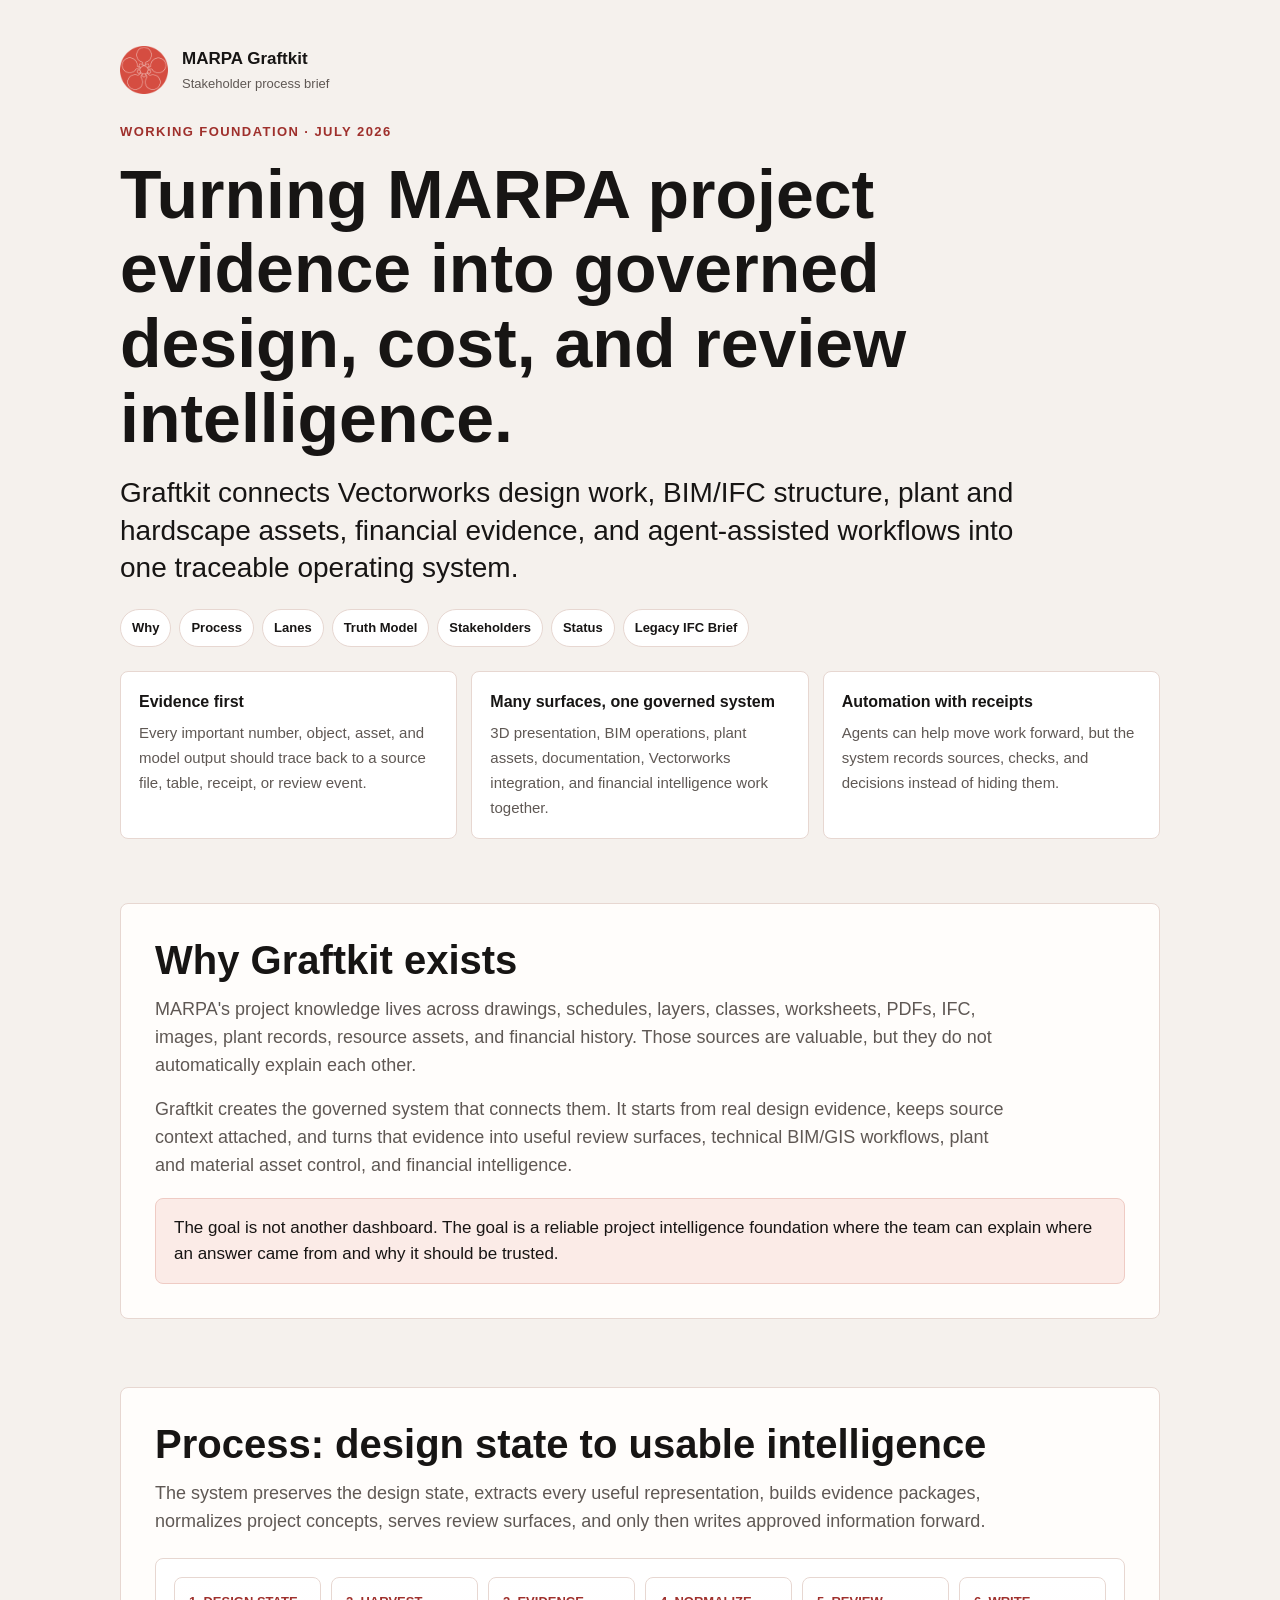
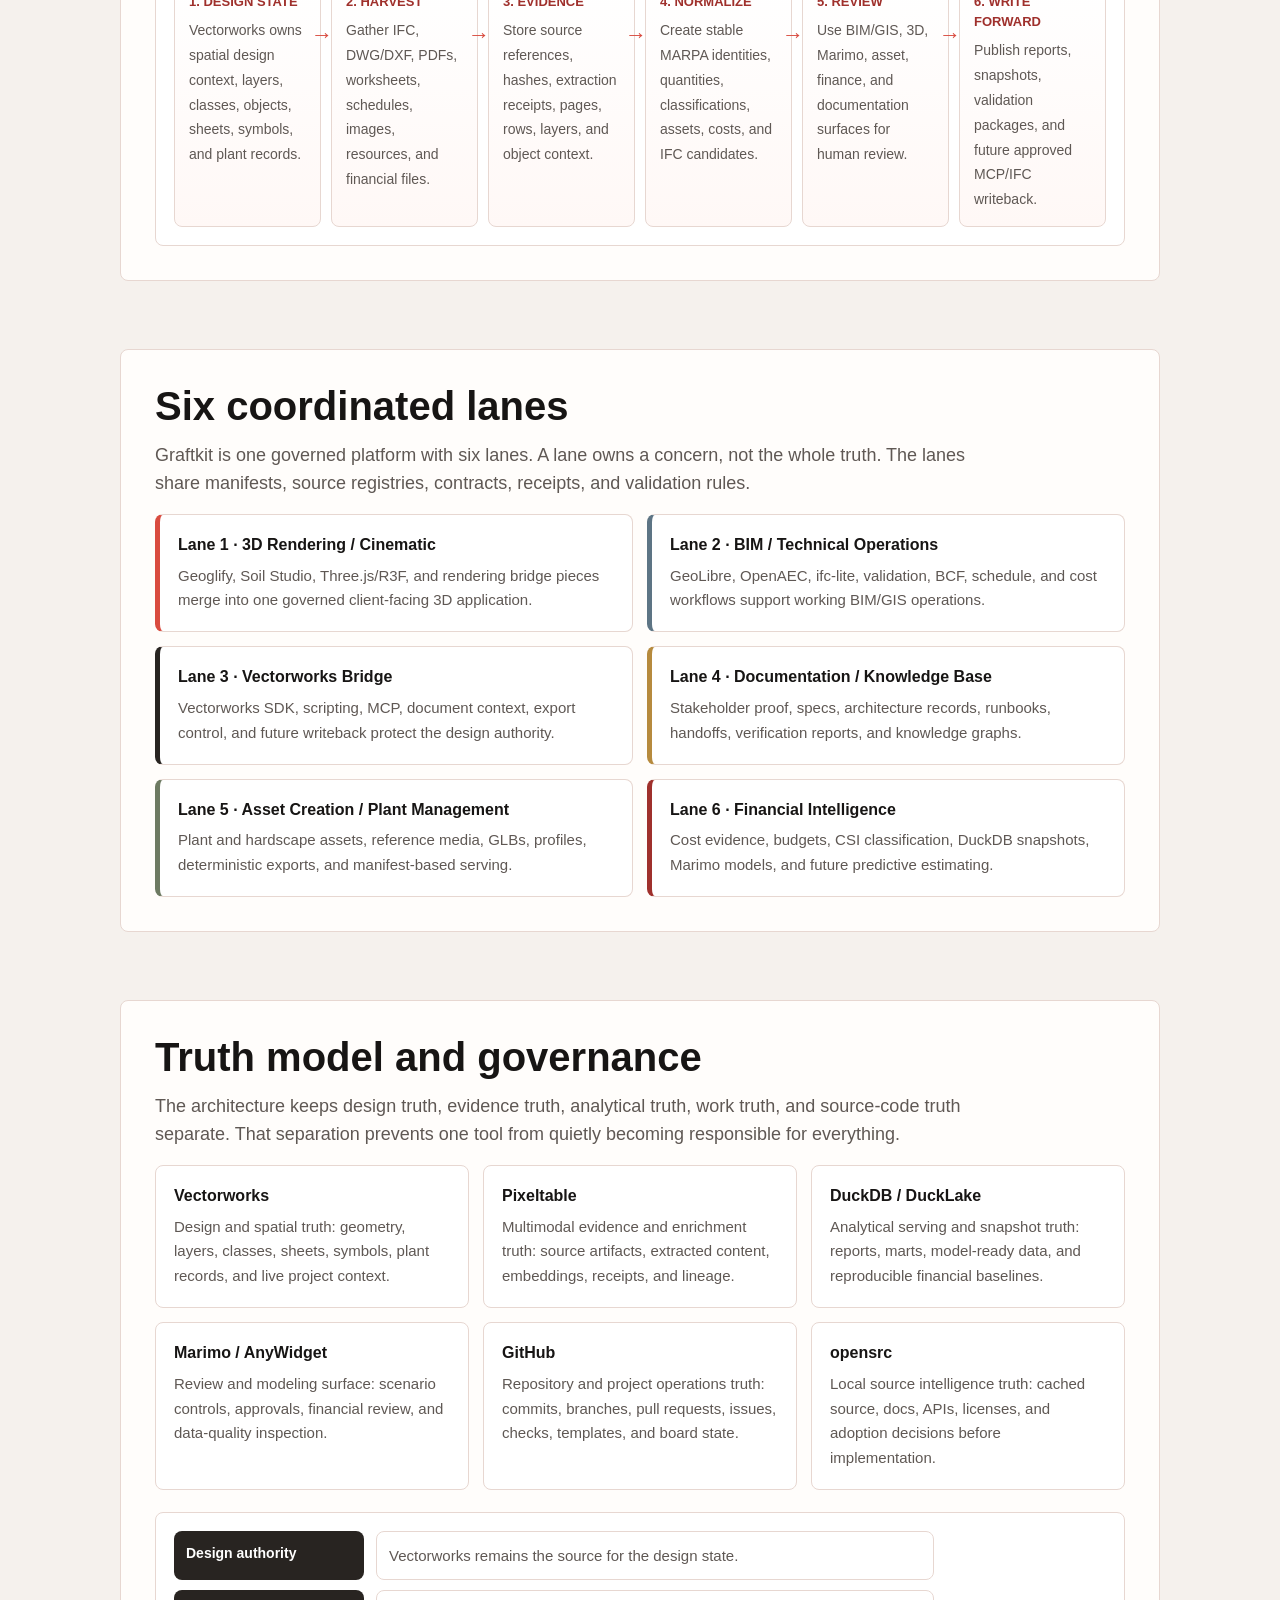
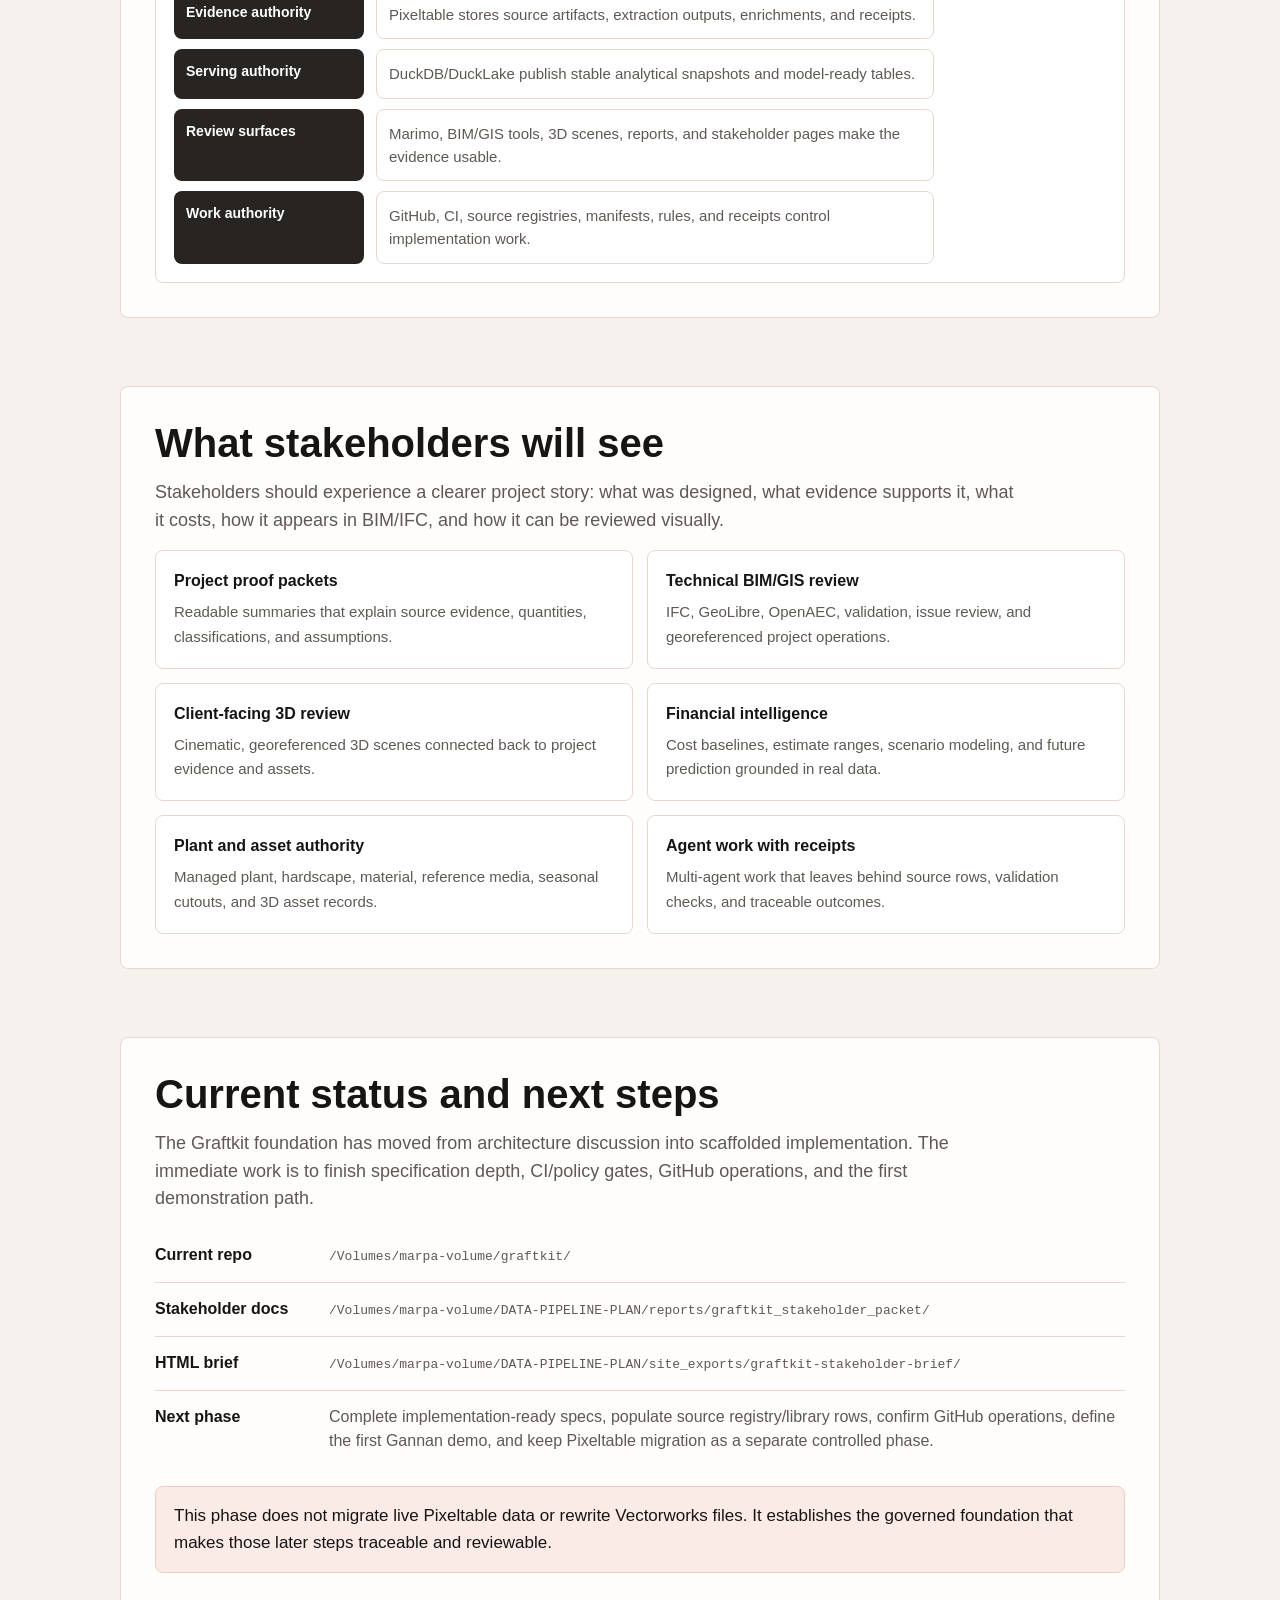
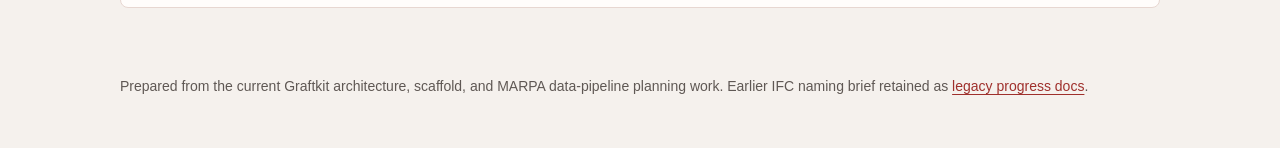
==== commit 626cab84: "Publish Graftkit stakeholder brief" ====
--- a/index.html
+++ b/index.html
@@ -3,111 +3,142 @@
 <head>
   <meta charset="utf-8">
   <meta name="viewport" content="width=device-width, initial-scale=1">
-  <title>MARPA Pipeline Progress Docs</title>
-  <link rel="stylesheet" href="assets/site.css">
+  <title>MARPA Graftkit Stakeholder Brief</title>
+  <link rel="stylesheet" href="assets/graftkit-site.css">
 </head>
 <body>
-  <header class="topbar">
-    <nav class="shell nav">
-      <a class="nav-brand" href="index.html"><img src="assets/marpa-mark.png" alt=""> MARPA Progress Docs</a>
-      <div class="nav-links">
-        <a href="naming-bridge.html">Naming Bridge</a>
-        <a href="pipeline.html">Pipeline</a>
-        <a href="diagrams.html">Diagrams</a>
-        <a href="ifc-value.html">IFC Value</a>
-        <a href="georeferencing.html">Georef</a>
-        <a href="cost-formulas.html">Cost Data</a>
-        <a href="predictive-pricing.html">Live Pricing</a>
-        <a href="evidence-harvest.html">Evidence Harvest</a>
-        <a href="process.html">Process</a>
+  <main>
+    <section class="hero wrap">
+      <div class="brand">
+        <img src="assets/marpa-mark.png" alt="MARPA mark">
+        <div class="brand-text">
+          <div class="brand-title">MARPA Graftkit</div>
+          <div class="brand-subtitle">Stakeholder process brief</div>
+        </div>
       </div>
-    </nav>
-  </header>
-
-  <main class="shell">
-    <section class="page">
-      <img class="brand" src="assets/marpa-logo.png" alt="MARPA logo">
-      <div class="kicker">Working progress package</div>
-      <h1>MARPA Vectorworks, IFC, and cost pipeline docs</h1>
-      <div class="rule"></div>
-      <p class="lead">This site explains the current process in plain language: how we preserve MARPA and Vectorworks naming, extract every useful project format, normalize the evidence, and turn it into IFC, quantity, and cost-ready data.</p>
-      <div class="button-row">
-        <a class="button" href="naming-bridge.html">View naming bridge</a>
-        <a class="button secondary" href="pipeline.html">View pipeline diagram</a>
-        <a class="button secondary" href="diagrams.html">View large diagrams</a>
-        <a class="button secondary" href="ifc-value.html">Why IFC matters</a>
-        <a class="button secondary" href="georeferencing.html">Why georeferencing matters</a>
-        <a class="button secondary" href="predictive-pricing.html">Try live pricing</a>
-        <a class="button secondary" href="original-progress-memo.html">Open original memo</a>
-        <a class="button secondary" href="marpa-ifc-naming-progress-memo.pdf">Download PDF memo</a>
+      <div class="eyebrow">Working foundation · July 2026</div>
+      <h1>Turning MARPA project evidence into governed design, cost, and review intelligence.</h1>
+      <p class="lead">Graftkit connects Vectorworks design work, BIM/IFC structure, plant and hardscape assets, financial evidence, and agent-assisted workflows into one traceable operating system.</p>
+      <nav class="nav inline-nav" aria-label="Page sections">
+        <a href="#why">Why</a>
+        <a href="#process">Process</a>
+        <a href="#lanes">Lanes</a>
+        <a href="#truth">Truth Model</a>
+        <a href="#stakeholders">Stakeholders</a>
+        <a href="#status">Status</a>
+        <a href="legacy-progress-docs.html">Legacy IFC Brief</a>
+      </nav>
+      <div class="summary-grid">
+        <div class="card">
+          <strong>Evidence first</strong>
+          <span>Every important number, object, asset, and model output should trace back to a source file, table, receipt, or review event.</span>
+        </div>
+        <div class="card">
+          <strong>Many surfaces, one governed system</strong>
+          <span>3D presentation, BIM operations, plant assets, documentation, Vectorworks integration, and financial intelligence work together.</span>
+        </div>
+        <div class="card">
+          <strong>Automation with receipts</strong>
+          <span>Agents can help move work forward, but the system records sources, checks, and decisions instead of hiding them.</span>
+        </div>
       </div>
     </section>
 
-    <section class="page compact-page">
-      <div class="kicker">What MARPA can review</div>
-      <h2>Four simple documents</h2>
-      <div class="grid-2">
-        <a class="card dark" href="naming-bridge.html">
-          <h3>Naming Bridge</h3>
-          <p>Vectorworks names/classes/layers/records move into a MARPA canonical model, then map to IFC and cost concepts.</p>
-        </a>
-        <a class="card" href="pipeline.html">
-          <h3>Pipeline Diagram</h3>
-          <p>The end-to-end path from a single design state through exports, evidence packages, classification, IFC enrichment, and review.</p>
-        </a>
-        <a class="card dark" href="diagrams.html">
-          <h3>Large Pipeline Diagrams</h3>
-          <p>Architecture, evidence-package, naming-bridge, and parallel-lane diagrams for explaining the data pipeline design.</p>
-        </a>
-        <a class="card" href="ifc-value.html">
-          <h3>Why IFC Matters</h3>
-          <p>A before/after view showing what downstream work is limited without structured IFC data and what becomes possible with it.</p>
-        </a>
-        <a class="card dark" href="georeferencing.html">
-          <h3>Georeferencing</h3>
-          <p>Why project origin, Cartesian coordinates, and site reference matter for alignment, 3D enrichment, takeoff, cost analysis, and writeback.</p>
-        </a>
-        <a class="card" href="cost-formulas.html">
-          <h3>Cost Data And Formulas</h3>
-          <p>How XLSX, worksheet, schedule, formula, margin, quantity, and pricing evidence connect to design objects.</p>
-        </a>
-        <a class="card dark" href="predictive-pricing.html">
-          <h3>Live Pricing Model</h3>
-          <p>A small interactive demo showing how normalized data can drive report values, estimate ranges, and scenario sliders in real time.</p>
-        </a>
-        <a class="card" href="evidence-harvest.html">
-          <h3>Evidence Harvest</h3>
-          <p>What we extract from VWX, PDF, DWG/DXF, IFC, worksheets, images, symbols, plant records, and resource assets.</p>
-        </a>
-        <a class="card" href="process.html">
-          <h3>Process</h3>
-          <p>The working sequence: inventory first, compare exports, name the objects, attach quantities, then enrich IFC and cost workflows.</p>
-        </a>
-        <a class="card dark" href="original-progress-memo.html">
-          <h3>Original Progress Memo</h3>
-          <p>The first simple two-page MARPA review memo, preserved as a standalone HTML page for sharing or email drafting.</p>
-        </a>
-        <a class="card" href="marpa-ifc-naming-progress-memo.pdf">
-          <h3>PDF Memo</h3>
-          <p>A branded PDF version of the IFC naming conventions memo that can be attached directly to an email.</p>
-        </a>
+    <section id="why" class="section wrap">
+      <div class="panel">
+        <h2>Why Graftkit exists</h2>
+        <p>MARPA's project knowledge lives across drawings, schedules, layers, classes, worksheets, PDFs, IFC, images, plant records, resource assets, and financial history. Those sources are valuable, but they do not automatically explain each other.</p>
+        <p>Graftkit creates the governed system that connects them. It starts from real design evidence, keeps source context attached, and turns that evidence into useful review surfaces, technical BIM/GIS workflows, plant and material asset control, and financial intelligence.</p>
+        <div class="note">The goal is not another dashboard. The goal is a reliable project intelligence foundation where the team can explain where an answer came from and why it should be trusted.</div>
       </div>
     </section>
 
-    <section class="page compact-page">
-      <div class="kicker">Core idea</div>
-      <h2>Same object, connected names</h2>
-      <div class="outcome">
-        Vectorworks source names
-        <span>↔</span>
-        MARPA canonical object model
-        <span>↔</span>
-        IFC entities and property sets
-        <span>↔</span>
-        cost, quantity, and takeoff taxonomy
+    <section id="process" class="section wrap">
+      <div class="panel">
+        <h2>Process: design state to usable intelligence</h2>
+        <p>The system preserves the design state, extracts every useful representation, builds evidence packages, normalizes project concepts, serves review surfaces, and only then writes approved information forward.</p>
+        <div class="diagram" aria-label="Process flow diagram">
+          <div class="flow">
+            <div class="step"><b>1. Design state</b><span>Vectorworks owns spatial design context, layers, classes, objects, sheets, symbols, and plant records.</span></div>
+            <div class="step"><b>2. Harvest</b><span>Gather IFC, DWG/DXF, PDFs, worksheets, schedules, images, resources, and financial files.</span></div>
+            <div class="step"><b>3. Evidence</b><span>Store source references, hashes, extraction receipts, pages, rows, layers, and object context.</span></div>
+            <div class="step"><b>4. Normalize</b><span>Create stable MARPA identities, quantities, classifications, assets, costs, and IFC candidates.</span></div>
+            <div class="step"><b>5. Review</b><span>Use BIM/GIS, 3D, Marimo, asset, finance, and documentation surfaces for human review.</span></div>
+            <div class="step"><b>6. Write forward</b><span>Publish reports, snapshots, validation packages, and future approved MCP/IFC writeback.</span></div>
+          </div>
+        </div>
       </div>
-      <p class="footer-note">Prepared from the current MARPA Vectorworks / IFC pipeline planning work on 2026-07-04.</p>
+    </section>
+
+    <section id="lanes" class="section wrap">
+      <div class="panel">
+        <h2>Six coordinated lanes</h2>
+        <p>Graftkit is one governed platform with six lanes. A lane owns a concern, not the whole truth. The lanes share manifests, source registries, contracts, receipts, and validation rules.</p>
+        <div class="lane-grid">
+          <div class="card lane"><strong>Lane 1 · 3D Rendering / Cinematic</strong><span>Geoglify, Soil Studio, Three.js/R3F, and rendering bridge pieces merge into one governed client-facing 3D application.</span></div>
+          <div class="card lane"><strong>Lane 2 · BIM / Technical Operations</strong><span>GeoLibre, OpenAEC, ifc-lite, validation, BCF, schedule, and cost workflows support working BIM/GIS operations.</span></div>
+          <div class="card lane"><strong>Lane 3 · Vectorworks Bridge</strong><span>Vectorworks SDK, scripting, MCP, document context, export control, and future writeback protect the design authority.</span></div>
+          <div class="card lane"><strong>Lane 4 · Documentation / Knowledge Base</strong><span>Stakeholder proof, specs, architecture records, runbooks, handoffs, verification reports, and knowledge graphs.</span></div>
+          <div class="card lane"><strong>Lane 5 · Asset Creation / Plant Management</strong><span>Plant and hardscape assets, reference media, GLBs, profiles, deterministic exports, and manifest-based serving.</span></div>
+          <div class="card lane"><strong>Lane 6 · Financial Intelligence</strong><span>Cost evidence, budgets, CSI classification, DuckDB snapshots, Marimo models, and future predictive estimating.</span></div>
+        </div>
+      </div>
+    </section>
+
+    <section id="truth" class="section wrap">
+      <div class="panel">
+        <h2>Truth model and governance</h2>
+        <p>The architecture keeps design truth, evidence truth, analytical truth, work truth, and source-code truth separate. That separation prevents one tool from quietly becoming responsible for everything.</p>
+        <div class="truth-grid">
+          <div class="card"><strong>Vectorworks</strong><span>Design and spatial truth: geometry, layers, classes, sheets, symbols, plant records, and live project context.</span></div>
+          <div class="card"><strong>Pixeltable</strong><span>Multimodal evidence and enrichment truth: source artifacts, extracted content, embeddings, receipts, and lineage.</span></div>
+          <div class="card"><strong>DuckDB / DuckLake</strong><span>Analytical serving and snapshot truth: reports, marts, model-ready data, and reproducible financial baselines.</span></div>
+          <div class="card"><strong>Marimo / AnyWidget</strong><span>Review and modeling surface: scenario controls, approvals, financial review, and data-quality inspection.</span></div>
+          <div class="card"><strong>GitHub</strong><span>Repository and project operations truth: commits, branches, pull requests, issues, checks, templates, and board state.</span></div>
+          <div class="card"><strong>opensrc</strong><span>Local source intelligence truth: cached source, docs, APIs, licenses, and adoption decisions before implementation.</span></div>
+        </div>
+        <div class="diagram" aria-label="Stacked truth model diagram">
+          <div class="stack">
+            <div class="stack-row"><div class="stack-name">Design authority</div><div class="stack-desc">Vectorworks remains the source for the design state.</div></div>
+            <div class="stack-row"><div class="stack-name">Evidence authority</div><div class="stack-desc">Pixeltable stores source artifacts, extraction outputs, enrichments, and receipts.</div></div>
+            <div class="stack-row"><div class="stack-name">Serving authority</div><div class="stack-desc">DuckDB/DuckLake publish stable analytical snapshots and model-ready tables.</div></div>
+            <div class="stack-row"><div class="stack-name">Review surfaces</div><div class="stack-desc">Marimo, BIM/GIS tools, 3D scenes, reports, and stakeholder pages make the evidence usable.</div></div>
+            <div class="stack-row"><div class="stack-name">Work authority</div><div class="stack-desc">GitHub, CI, source registries, manifests, rules, and receipts control implementation work.</div></div>
+          </div>
+        </div>
+      </div>
+    </section>
+
+    <section id="stakeholders" class="section wrap">
+      <div class="panel">
+        <h2>What stakeholders will see</h2>
+        <p>Stakeholders should experience a clearer project story: what was designed, what evidence supports it, what it costs, how it appears in BIM/IFC, and how it can be reviewed visually.</p>
+        <div class="output-grid">
+          <div class="card"><strong>Project proof packets</strong><span>Readable summaries that explain source evidence, quantities, classifications, and assumptions.</span></div>
+          <div class="card"><strong>Technical BIM/GIS review</strong><span>IFC, GeoLibre, OpenAEC, validation, issue review, and georeferenced project operations.</span></div>
+          <div class="card"><strong>Client-facing 3D review</strong><span>Cinematic, georeferenced 3D scenes connected back to project evidence and assets.</span></div>
+          <div class="card"><strong>Financial intelligence</strong><span>Cost baselines, estimate ranges, scenario modeling, and future prediction grounded in real data.</span></div>
+          <div class="card"><strong>Plant and asset authority</strong><span>Managed plant, hardscape, material, reference media, seasonal cutouts, and 3D asset records.</span></div>
+          <div class="card"><strong>Agent work with receipts</strong><span>Multi-agent work that leaves behind source rows, validation checks, and traceable outcomes.</span></div>
+        </div>
+      </div>
+    </section>
+
+    <section id="status" class="section wrap">
+      <div class="panel">
+        <h2>Current status and next steps</h2>
+        <p>The Graftkit foundation has moved from architecture discussion into scaffolded implementation. The immediate work is to finish specification depth, CI/policy gates, GitHub operations, and the first demonstration path.</p>
+        <div class="status"><b>Current repo</b><span><code>/Volumes/marpa-volume/graftkit/</code></span></div>
+        <div class="status"><b>Stakeholder docs</b><span><code>/Volumes/marpa-volume/DATA-PIPELINE-PLAN/reports/graftkit_stakeholder_packet/</code></span></div>
+        <div class="status"><b>HTML brief</b><span><code>/Volumes/marpa-volume/DATA-PIPELINE-PLAN/site_exports/graftkit-stakeholder-brief/</code></span></div>
+        <div class="status"><b>Next phase</b><span>Complete implementation-ready specs, populate source registry/library rows, confirm GitHub operations, define the first Gannan demo, and keep Pixeltable migration as a separate controlled phase.</span></div>
+        <div class="note">This phase does not migrate live Pixeltable data or rewrite Vectorworks files. It establishes the governed foundation that makes those later steps traceable and reviewable.</div>
+      </div>
     </section>
   </main>
+
+  <footer class="wrap footer">
+    Prepared from the current Graftkit architecture, scaffold, and MARPA data-pipeline planning work. Earlier IFC naming brief retained as <a href="legacy-progress-docs.html">legacy progress docs</a>.
+  </footer>
 </body>
 </html>
--- a/assets/graftkit-site.css
+++ b/assets/graftkit-site.css
@@ -0,0 +1,360 @@
+:root {
+  --red: #d94b3f;
+  --red-dark: #9f302c;
+  --ink: #171514;
+  --muted: #5f5854;
+  --paper: #fffdfb;
+  --warm: #f5f1ed;
+  --soft: #fbebe7;
+  --line: #e7d7d1;
+  --charcoal: #282421;
+  --sage: #6d7a62;
+  --gold: #b68a3d;
+  --blue: #5d7484;
+  --max: 1040px;
+}
+
+* {
+  box-sizing: border-box;
+}
+
+html {
+  scroll-behavior: smooth;
+}
+
+body {
+  margin: 0;
+  background: var(--warm);
+  color: var(--ink);
+  font-family: "Avenir Next", "Helvetica Neue", Arial, sans-serif;
+  line-height: 1.55;
+}
+
+a {
+  color: var(--red-dark);
+  text-decoration-thickness: 1px;
+  text-underline-offset: 3px;
+}
+
+.wrap {
+  width: min(var(--max), calc(100vw - 36px));
+  margin: 0 auto;
+}
+
+.brand {
+  display: flex;
+  align-items: center;
+  gap: 14px;
+  min-width: 0;
+  margin-bottom: 28px;
+}
+
+.brand img {
+  width: 48px;
+  height: 48px;
+  object-fit: contain;
+}
+
+.brand-text {
+  display: grid;
+  gap: 2px;
+}
+
+.brand-title {
+  font-size: 17px;
+  font-weight: 800;
+}
+
+.brand-subtitle {
+  color: var(--muted);
+  font-size: 13px;
+}
+
+.nav {
+  display: flex;
+  flex-wrap: wrap;
+  gap: 8px;
+  justify-content: flex-start;
+}
+
+.nav a {
+  border: 1px solid var(--line);
+  border-radius: 999px;
+  color: var(--ink);
+  font-size: 13px;
+  font-weight: 700;
+  padding: 8px 11px;
+  text-decoration: none;
+  background: #fff;
+}
+
+.inline-nav {
+  margin: 22px 0 4px;
+}
+
+.hero {
+  padding: 46px 0 30px;
+}
+
+.eyebrow {
+  color: var(--red-dark);
+  font-size: 13px;
+  font-weight: 850;
+  letter-spacing: 0.11em;
+  margin-bottom: 14px;
+  text-transform: uppercase;
+}
+
+h1,
+h2,
+h3 {
+  letter-spacing: 0;
+  line-height: 1.1;
+}
+
+h1 {
+  font-size: clamp(38px, 6vw, 68px);
+  margin: 0 0 18px;
+  max-width: 900px;
+}
+
+h2 {
+  font-size: clamp(28px, 3.2vw, 40px);
+  margin: 0 0 14px;
+}
+
+h3 {
+  font-size: 20px;
+  margin: 0 0 10px;
+}
+
+p {
+  color: var(--muted);
+  font-size: 18px;
+  margin: 0 0 16px;
+  max-width: 860px;
+}
+
+.lead {
+  color: var(--ink);
+  font-size: clamp(21px, 2.4vw, 28px);
+  line-height: 1.35;
+  max-width: 900px;
+}
+
+.section {
+  padding: 34px 0;
+}
+
+.panel {
+  background: var(--paper);
+  border: 1px solid var(--line);
+  border-radius: 8px;
+  padding: clamp(22px, 3vw, 34px);
+}
+
+.panel + .panel {
+  margin-top: 18px;
+}
+
+.summary-grid,
+.lane-grid,
+.truth-grid,
+.output-grid {
+  display: grid;
+  gap: 14px;
+}
+
+.summary-grid {
+  grid-template-columns: repeat(3, minmax(0, 1fr));
+  margin-top: 24px;
+}
+
+.lane-grid {
+  grid-template-columns: repeat(2, minmax(0, 1fr));
+}
+
+.truth-grid {
+  grid-template-columns: repeat(3, minmax(0, 1fr));
+}
+
+.output-grid {
+  grid-template-columns: repeat(2, minmax(0, 1fr));
+}
+
+.card {
+  background: #fff;
+  border: 1px solid var(--line);
+  border-radius: 8px;
+  padding: 18px;
+}
+
+.card strong {
+  display: block;
+  color: var(--ink);
+  font-size: 16px;
+  margin-bottom: 6px;
+}
+
+.card span,
+.card li {
+  color: var(--muted);
+  font-size: 15px;
+}
+
+.lane {
+  border-left: 5px solid var(--red);
+}
+
+.lane:nth-child(2) {
+  border-left-color: var(--blue);
+}
+
+.lane:nth-child(3) {
+  border-left-color: var(--charcoal);
+}
+
+.lane:nth-child(4) {
+  border-left-color: var(--gold);
+}
+
+.lane:nth-child(5) {
+  border-left-color: var(--sage);
+}
+
+.lane:nth-child(6) {
+  border-left-color: var(--red-dark);
+}
+
+.diagram {
+  margin-top: 22px;
+  background: #fff;
+  border: 1px solid var(--line);
+  border-radius: 8px;
+  padding: 18px;
+  overflow-x: auto;
+}
+
+.flow {
+  display: grid;
+  grid-template-columns: repeat(6, minmax(128px, 1fr));
+  gap: 10px;
+  min-width: 780px;
+}
+
+.step {
+  border: 1px solid var(--line);
+  border-radius: 8px;
+  min-height: 116px;
+  padding: 14px;
+  position: relative;
+  background: linear-gradient(180deg, #ffffff, #fff8f6);
+}
+
+.step:not(:last-child)::after {
+  content: "→";
+  position: absolute;
+  right: -13px;
+  top: 40px;
+  color: var(--red);
+  font-size: 22px;
+  font-weight: 900;
+  z-index: 1;
+}
+
+.step b {
+  display: block;
+  font-size: 13px;
+  color: var(--red-dark);
+  margin-bottom: 6px;
+  text-transform: uppercase;
+}
+
+.step span {
+  color: var(--muted);
+  font-size: 14px;
+}
+
+.stack {
+  display: grid;
+  gap: 10px;
+  max-width: 760px;
+}
+
+.stack-row {
+  display: grid;
+  grid-template-columns: 190px 1fr;
+  gap: 12px;
+  align-items: stretch;
+}
+
+.stack-name {
+  background: var(--charcoal);
+  border-radius: 8px;
+  color: #fff;
+  font-size: 14px;
+  font-weight: 800;
+  padding: 12px;
+}
+
+.stack-desc {
+  border: 1px solid var(--line);
+  border-radius: 8px;
+  color: var(--muted);
+  font-size: 15px;
+  padding: 12px;
+}
+
+.status {
+  display: grid;
+  grid-template-columns: 160px 1fr;
+  gap: 14px;
+  padding: 14px 0;
+  border-top: 1px solid var(--line);
+}
+
+.status:first-of-type {
+  border-top: 0;
+}
+
+.status b {
+  color: var(--ink);
+}
+
+.status span {
+  color: var(--muted);
+}
+
+.note {
+  background: var(--soft);
+  border: 1px solid #efcbc4;
+  border-radius: 8px;
+  color: var(--ink);
+  font-size: 17px;
+  margin-top: 18px;
+  padding: 16px 18px;
+}
+
+.footer {
+  color: var(--muted);
+  font-size: 14px;
+  padding: 34px 0 50px;
+}
+
+@media (max-width: 820px) {
+  .nav {
+    justify-content: flex-start;
+  }
+
+  .summary-grid,
+  .lane-grid,
+  .truth-grid,
+  .output-grid {
+    grid-template-columns: 1fr;
+  }
+
+  .stack-row,
+  .status {
+    grid-template-columns: 1fr;
+  }
+}
